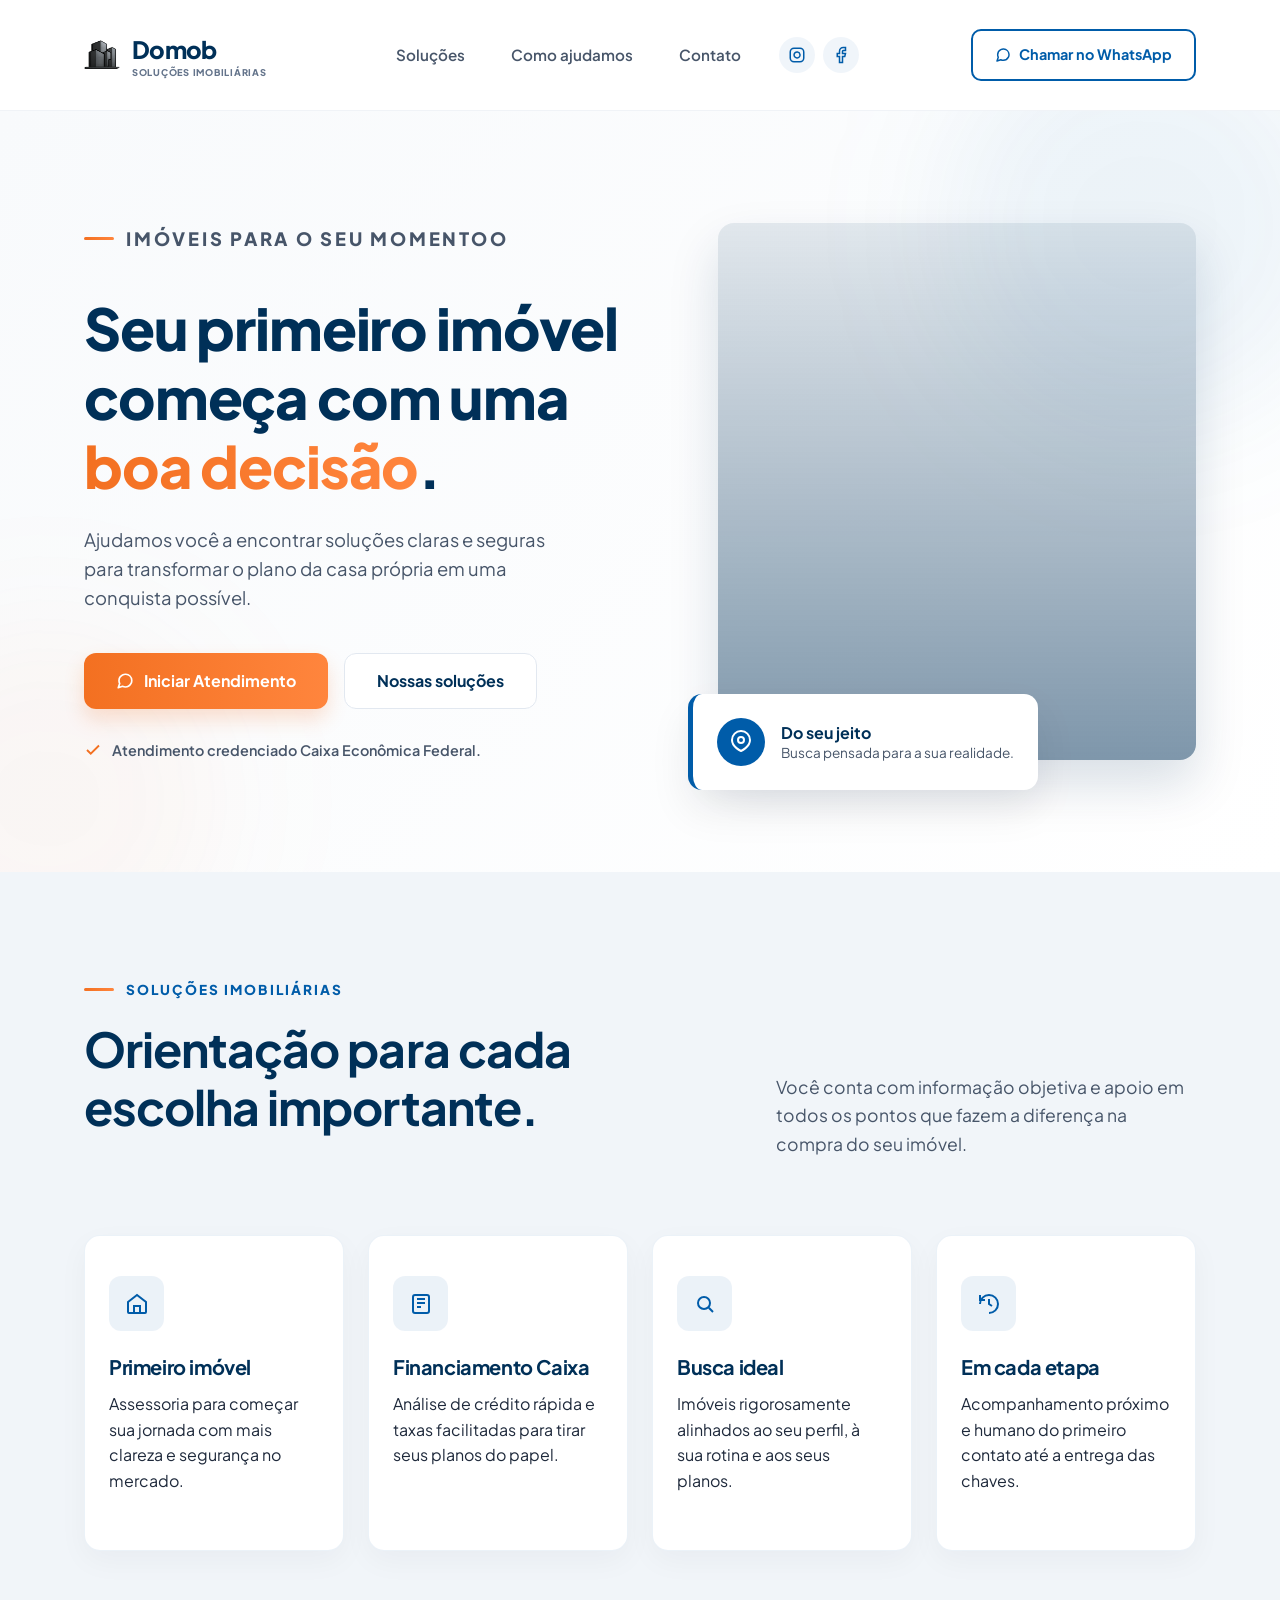
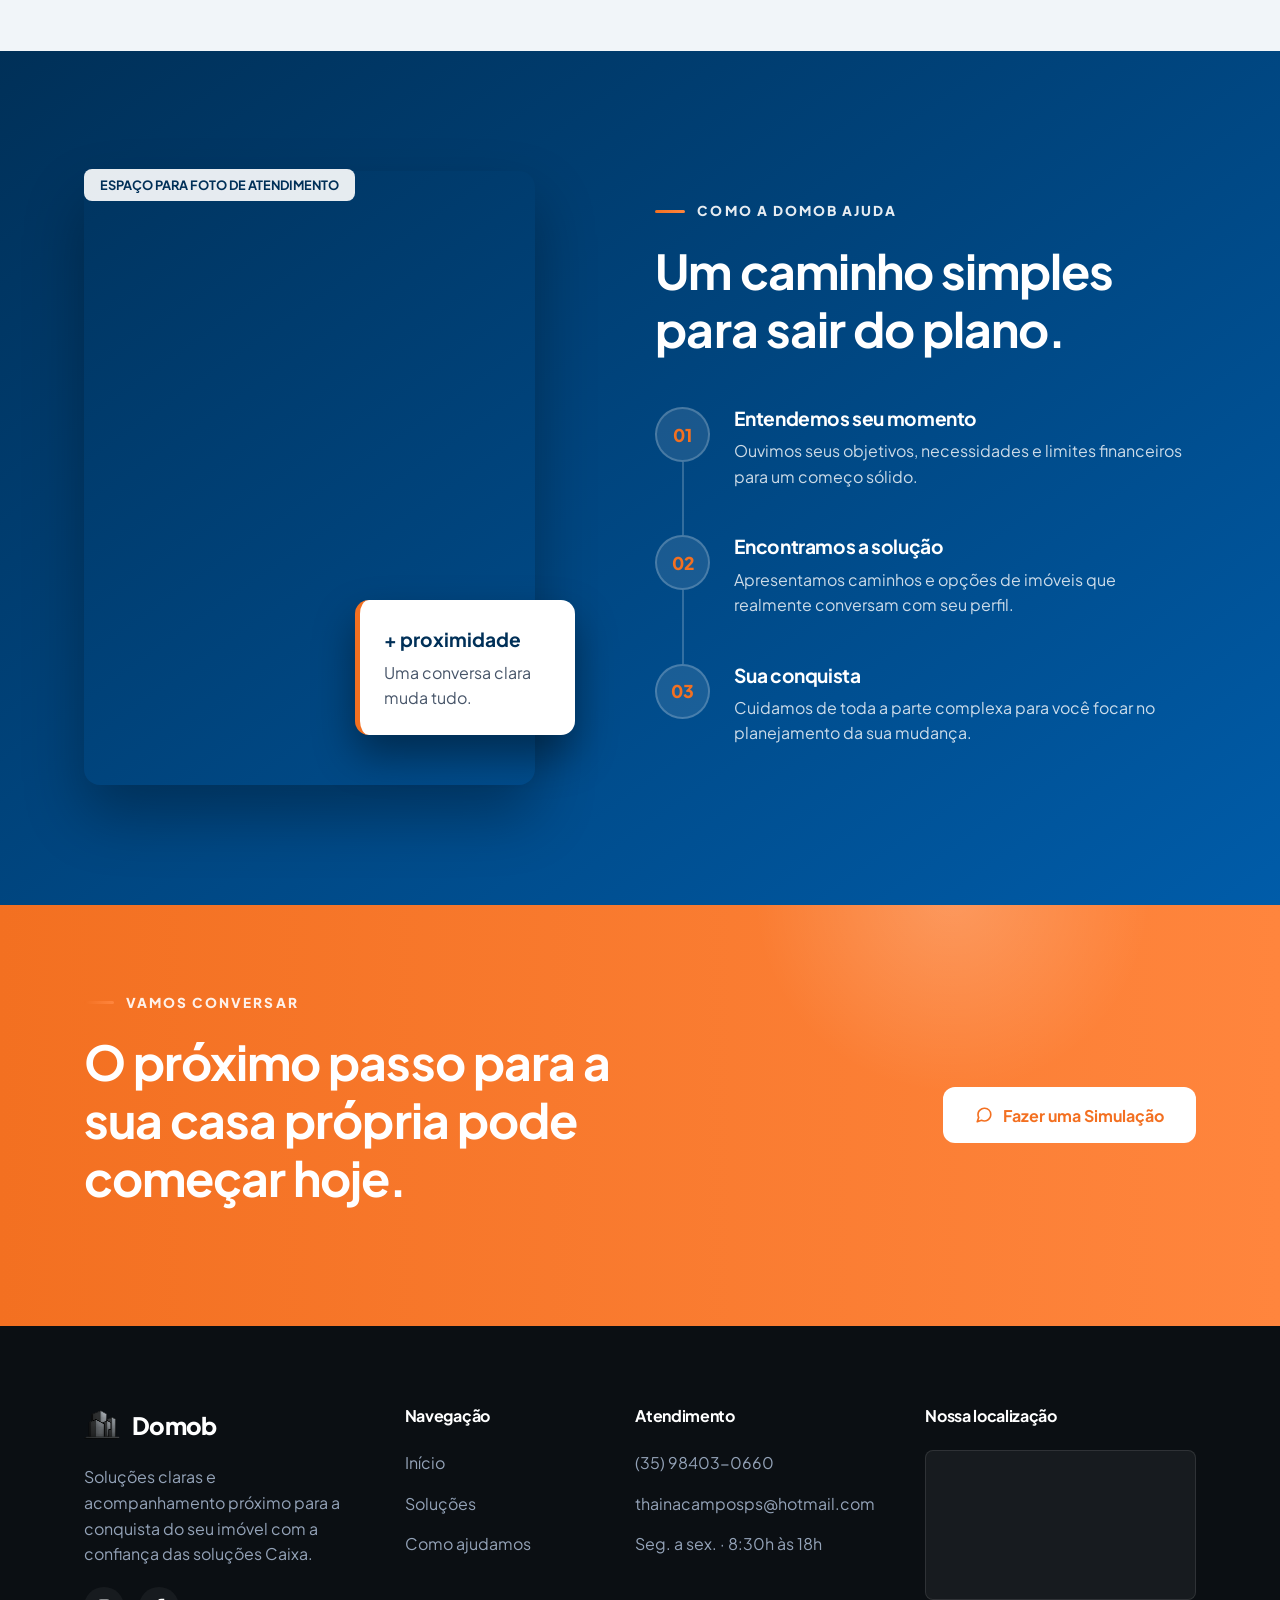
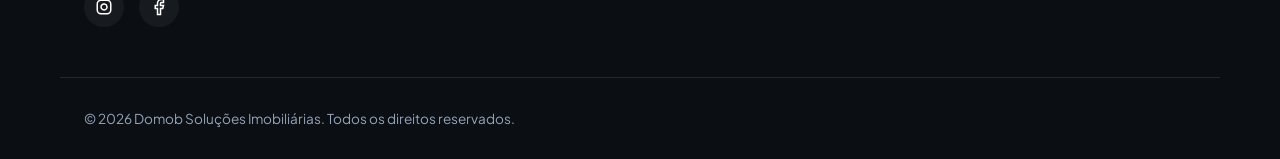
==== TesteSiteDomob/index.html @ 2cfe2b8f "Rename index2.html to index.html" ====
<!doctype html>
<html lang="pt-BR">

<head>
    <meta charset="UTF-8" />
    <meta name="viewport" content="width=device-width, initial-scale=1.0" />
    <meta name="description"
        content="Domob Soluções Imobiliárias — apoio claro e humano para conquistar seu primeiro imóvel." />
    <title>Domob Soluções Imobiliárias</title>

    <!-- Imagenzinha no título do site (Favicon) -->
    <link rel="icon" type="image/png" href="LogoSemMouse.png" />

    <!-- Fontes do Google -->
    <link rel="preconnect" href="https://fonts.googleapis.com">
    <link rel="preconnect" href="https://fonts.gstatic.com" crossorigin>
    <link href="https://fonts.googleapis.com/css2?family=Plus+Jakarta+Sans:wght@300;400;500;600;700;800&display=swap"
        rel="stylesheet">

    <!-- CSS Externo -->
    <link rel="stylesheet" href="style2.css" />
</head>

<body>
    <!-- Barra de Progresso de Leitura -->
    <div class="progresso-rolagem" aria-hidden="true"></div>

    <header class="cabecalho-site">
        <div class="conteiner navegacao">
            <!-- Espaço para Logo -->
            <a href="#" class="marca" aria-label="Domob Soluções Imobiliárias, início">
                <div class="area-logo">
                    <div class="logo-wrapper">
                        <img src="LogoSemMouse.png" class="logo-imagem logo-sem-mouse" alt="Logo Domob">
                        <img src="LogoComMouse.png" class="logo-imagem logo-com-mouse" alt="Logo Domob Ativa">
                    </div>
                    <span class="texto-logo">Domob <small>Soluções Imobiliárias</small></span>
                </div>
            </a>

            <button class="alternar-menu" aria-label="Abrir menu" aria-expanded="false">☰</button>

            <!-- Navegação principal -->
            <nav class="links-navegacao" aria-label="Navegação principal">
                <a href="#solucoes">Soluções</a>
                <a href="#como-ajudamos">Como ajudamos</a>
                <a href="#contato">Contato</a>

                <div class="divisor-mobile"></div>

                <div class="redes-sociais-topo">
                    <a href="https://www.instagram.com/domobimoveis?igsh=MTRkbTRzYnhyMDU4ZA==" aria-label="Instagram">
                        <svg width="18" height="18" viewBox="0 0 24 24" fill="none" stroke="currentColor"
                            stroke-width="2">
                            <rect x="3" y="3" width="18" height="18" rx="5" ry="5" />
                            <path d="M16 11.37A4 4 0 1 1 12.63 8 4 4 0 0 1 16 11.37z" />
                            <line x1="17.5" y1="6.5" x2="17.51" y2="6.5" />
                        </svg>
                    </a>
                    <a href="https://www.facebook.com/share/1C5DMTou8j/" aria-label="Facebook">
                        <svg width="18" height="18" viewBox="0 0 24 24" fill="none" stroke="currentColor"
                            stroke-width="2">
                            <path d="M18 2h-3a5 5 0 0 0-5 5v3H7v4h3v8h4v-8h3l1-4h-4V7a1 1 0 0 1 1-1h3z" />
                        </svg>
                    </a>
                </div>

                <!-- Botão Mobile -->
                <a class="botao-destaque-nav CTA-mobile pulso-animado"
                    href="https://wa.me/5535984030660?text=Ol%C3%A1!%20Acessei%20o%20site%20e%20gostaria%20de%20conversar%20com%20um%20consultor%20da%20Domob."
                    target="_blank" rel="noopener">
                    <svg width="16" height="16" viewBox="0 0 24 24" fill="none" stroke="currentColor" stroke-width="2.2"
                        stroke-linecap="round" stroke-linejoin="round">
                        <path
                            d="M21 11.5a8.38 8.38 0 0 1-.9 3.8 8.5 8.5 0 0 1-7.6 4.7 8.38 8.38 0 0 1-3.8-.9L3 21l1.9-5.7a8.38 8.38 0 0 1-.9-3.8 8.5 8.5 0 0 1 4.7-7.6 8.38 8.38 0 0 1 3.8-.9h.5a8.48 8.48 0 0 1 8 8v.5z" />
                    </svg>
                    Chamar no WhatsApp
                </a>
            </nav>

            <!-- Botão Desktop -->
            <a class="botao-destaque-nav CTA-desktop pulso-animado"
                href="https://wa.me/5535984030660?text=Ol%C3%A1!%20Acessei%20o%20site%20e%20gostaria%20de%20conversar%20com%20um%20consultor%20da%20Domob."
                target="_blank" rel="noopener">
                <svg width="16" height="16" viewBox="0 0 24 24" fill="none" stroke="currentColor" stroke-width="2.2"
                    stroke-linecap="round" stroke-linejoin="round">
                    <path
                        d="M21 11.5a8.38 8.38 0 0 1-.9 3.8 8.5 8.5 0 0 1-7.6 4.7 8.38 8.38 0 0 1-3.8-.9L3 21l1.9-5.7a8.38 8.38 0 0 1-.9-3.8 8.5 8.5 0 0 1 4.7-7.6 8.38 8.38 0 0 1 3.8-.9h.5a8.48 8.48 0 0 1 8 8v.5z" />
                </svg>
                Chamar no WhatsApp
            </a>
        </div>
    </header>

    <main>
        <!-- Seção Principal (Hero) -->
        <section class="destaque-principal" id="inicio">
            <div class="ambiente-destaque" aria-hidden="true">
                <span class="esfera-ambiente um" data-paralaxe="-0.05" data-rotacao="0.005"></span>
                <span class="esfera-ambiente dois" data-paralaxe="0.04" data-rotacao="-0.003"></span>
            </div>

            <div class="conteiner grade-destaque">
                <div class="texto-destaque revelar">
                    <p class="etiqueta-topo">Imóveis para o seu momentoo</p>
                    <h1>Seu primeiro imóvel começa com uma <span>boa decisão</span>.</h1>
                    <p>Ajudamos você a encontrar soluções claras e seguras para transformar o plano da casa própria em
                        uma conquista possível.</p>
                    <div class="acoes-destaque">
                        <a class="botao botao-primario"
                            href="https://wa.me/5535984030660?text=Ol%C3%A1!%20Gostaria%20de%20iniciar%20meu%20atendimento%20para%20encontrar%20meu%20primeiro%20im%C3%B3vel."
                            target="_blank" rel="noopener">
                            <svg width="18" height="18" viewBox="0 0 24 24" fill="none" stroke="currentColor"
                                stroke-width="2.2" stroke-linecap="round" stroke-linejoin="round">
                                <path
                                    d="M21 11.5a8.38 8.38 0 0 1-.9 3.8 8.5 8.5 0 0 1-7.6 4.7 8.38 8.38 0 0 1-3.8-.9L3 21l1.9-5.7a8.38 8.38 0 0 1-.9-3.8 8.5 8.5 0 0 1 4.7-7.6 8.38 8.38 0 0 1 3.8-.9h.5a8.48 8.48 0 0 1 8 8v.5z" />
                            </svg>
                            Iniciar Atendimento
                        </a>
                        <a class="botao botao-secundario" href="#solucoes">Nossas soluções</a>
                    </div>
                    <div class="linha-confianca">
                        <svg width="18" height="18" viewBox="0 0 24 24" fill="none" stroke="currentColor"
                            stroke-width="2.5">
                            <path d="M20 6 9 17l-5-5" />
                        </svg>
                        Atendimento credenciado Caixa Econômica Federal.
                    </div>
                </div>

                <div class="englobador-imagem-destaque revelar" data-paralaxe="-0.02" style="transition-delay: 150ms">
                    <div class="imagem-destaque">
                        <div class="foto-destaque">
                            <span class="rotulo-foto">Espaço para foto do imóvel</span>
                        </div>
                        <div class="nota-destaque cartao-flutuante">
                            <div class="icone-nota">
                                <svg width="24" height="24" viewBox="0 0 24 24" fill="none" stroke="currentColor"
                                    stroke-width="2">
                                    <path d="M21 10c0 7-9 11-9 11S3 17 3 10a9 9 0 1 1 18 0Z" />
                                    <circle cx="12" cy="10" r="3" />
                                </svg>
                            </div>
                            <div class="textos-nota">
                                <strong>Do seu jeito</strong>
                                <span>Busca pensada para a sua realidade.</span>
                            </div>
                        </div>
                    </div>
                </div>
            </div>
        </section>

        <!-- Seção de Soluções -->
        <section class="secao-solucoes" id="solucoes">
            <div class="conteiner">
                <div class="topo-secao revelar">
                    <div>
                        <p class="etiqueta-topo">Soluções imobiliárias</p>
                        <h2>Orientação para cada escolha importante.</h2>
                    </div>
                    <p class="introducao-secao">Você conta com informação objetiva e apoio em todos os pontos que fazem
                        a diferença na compra do seu imóvel.</p>
                </div>

                <div class="grade-solucoes">
                    <article class="cartao-solucao revelar">
                        <div class="icone-cartao">
                            <svg width="24" height="24" viewBox="0 0 24 24" fill="none" stroke="currentColor"
                                stroke-width="2">
                                <path d="m3 10 9-7 9 7v10a1 1 0 0 1-1 1H4a1 1 0 0 1-1-1Z" />
                                <path d="M9 21v-7h6v7" />
                            </svg>
                        </div>
                        <h3>Primeiro imóvel</h3>
                        <p>Assessoria para começar sua jornada com mais clareza e segurança no mercado.</p>
                    </article>

                    <article class="cartao-solucao revelar" style="transition-delay: 80ms">
                        <div class="icone-cartao">
                            <svg width="24" height="24" viewBox="0 0 24 24" fill="none" stroke="currentColor"
                                stroke-width="2">
                                <rect x="4" y="3" width="16" height="18" rx="2" />
                                <path d="M8 7h8M8 11h8M8 15h4" />
                            </svg>
                        </div>
                        <h3>Financiamento Caixa</h3>
                        <p>Análise de crédito rápida e taxas facilitadas para tirar seus planos do papel.</p>
                    </article>

                    <article class="cartao-solucao revelar" style="transition-delay: 160ms">
                        <div class="icone-cartao">
                            <svg width="24" height="24" viewBox="0 0 24 24" fill="none" stroke="currentColor"
                                stroke-width="2">
                                <circle cx="11" cy="11" r="6" />
                                <path d="m20 20-4.2-4.2" />
                            </svg>
                        </div>
                        <h3>Busca ideal</h3>
                        <p>Imóveis rigorosamente alinhados ao seu perfil, à sua rotina e aos seus planos.</p>
                    </article>

                    <article class="cartao-solucao revelar" style="transition-delay: 240ms">
                        <div class="icone-cartao">
                            <svg width="24" height="24" viewBox="0 0 24 24" fill="none" stroke="currentColor"
                                stroke-width="2">
                                <path d="M12 21a9 9 0 1 0-9-9" />
                                <path d="M12 7v5l3 2" />
                                <path d="M3 3v5h5" />
                            </svg>
                        </div>
                        <h3>Em cada etapa</h3>
                        <p>Acompanhamento próximo e humano do primeiro contato até a entrega das chaves.</p>
                    </article>
                </div>
            </div>
        </section>

        <!-- Seção da Jornada -->
        <section class="secao-jornada" id="como-ajudamos">
            <div class="conteiner grade-jornada">
                <div class="englobador-foto-jornada revelar" data-paralaxe="0.03">
                    <div class="foto-jornada">
                        <span class="rotulo-foto">Espaço para foto de atendimento</span>
                    </div>
                    <div class="selo-jornada cartao-flutuante" style="animation-delay: -1.5s;">
                        <b>+ proximidade</b>
                        Uma conversa clara muda tudo.
                    </div>
                </div>

                <div class="texto-jornada revelar" style="transition-delay: 100ms">
                    <p class="etiqueta-topo clara">Como a Domob ajuda</p>
                    <h2>Um caminho simples para sair do plano.</h2>

                    <div class="passos">
                        <article class="passo revelar">
                            <span class="numero-passo">01</span>
                            <div>
                                <h3>Entendemos seu momento</h3>
                                <p>Ouvimos seus objetivos, necessidades e limites financeiros para um começo sólido.</p>
                            </div>
                        </article>

                        <article class="passo revelar" style="transition-delay: 80ms">
                            <span class="numero-passo">02</span>
                            <div>
                                <h3>Encontramos a solução</h3>
                                <p>Apresentamos caminhos e opções de imóveis que realmente conversam com seu perfil.</p>
                            </div>
                        </article>

                        <article class="passo revelar" style="transition-delay: 160ms">
                            <span class="numero-passo">03</span>
                            <div>
                                <h3>Sua conquista</h3>
                                <p>Cuidamos de toda a parte complexa para você focar no planejamento da sua mudança.</p>
                            </div>
                        </article>
                    </div>
                </div>
            </div>
        </section>

        <!-- Faixa de Contato -->
        <section class="faixa-contato" id="contato">
            <div class="conteiner faixa-contato-interna revelar">
                <div>
                    <p class="etiqueta-topo clara">Vamos conversar</p>
                    <h2>O próximo passo para a sua casa própria pode começar hoje.</h2>
                </div>
                <a class="botao botao-inverso pulso-animado"
                    href="https://wa.me/5535984030660?text=Ol%C3%A1!%20Tenho%20interesse%20em%20fazer%20uma%20simula%C3%A7%C3%A3o%20de%20financiamento%20habitacional%20Caixa."
                    target="_blank" rel="noopener">
                    <svg width="18" height="18" viewBox="0 0 24 24" fill="none" stroke="currentColor" stroke-width="2.2"
                        stroke-linecap="round" stroke-linejoin="round">
                        <path
                            d="M21 11.5a8.38 8.38 0 0 1-.9 3.8 8.5 8.5 0 0 1-7.6 4.7 8.38 8.38 0 0 1-3.8-.9L3 21l1.9-5.7a8.38 8.38 0 0 1-.9-3.8 8.5 8.5 0 0 1 4.7-7.6 8.38 8.38 0 0 1 3.8-.9h.5a8.48 8.48 0 0 1 8 8v.5z" />
                    </svg>
                    Fazer uma Simulação
                </a>
            </div>
        </section>
    </main>

    <!-- Rodapé -->
    <footer class="rodape-site">
        <div class="conteiner grade-rodape">
            <div class="marca-rodape">
                <div class="area-logo">
                    <div class="logo-wrapper">
                        <img src="LogoSemMouse.png" class="logo-imagem logo-sem-mouse" alt="Logo Domob">
                        <img src="LogoComMouse.png" class="logo-imagem logo-com-mouse" alt="Logo Domob Ativa">
                    </div>
                    <span class="texto-logo">Domob</span>
                </div>
                <p>Soluções claras e acompanhamento próximo para a conquista do seu imóvel com a confiança das soluções
                    Caixa.</p>

                <div class="redes-sociais" aria-label="Redes sociais">
                    <a href="https://www.instagram.com/domobimoveis?igsh=MTRkbTRzYnhyMDU4ZA==" aria-label="Instagram">
                        <svg width="18" height="18" viewBox="0 0 24 24" fill="none" stroke="currentColor"
                            stroke-width="2">
                            <rect x="3" y="3" width="18" height="18" rx="5" ry="5" />
                            <path d="M16 11.37A4 4 0 1 1 12.63 8 4 4 0 0 1 16 11.37z" />
                            <line x1="17.5" y1="6.5" x2="17.51" y2="6.5" />
                        </svg>
                    </a>
                    <a href="https://www.facebook.com/share/1C5DMTou8j/" aria-label="Facebook">
                        <svg width="18" height="18" viewBox="0 0 24 24" fill="none" stroke="currentColor"
                            stroke-width="2">
                            <path d="M18 2h-3a5 5 0 0 0-5 5v3H7v4h3v8h4v-8h3l1-4h-4V7a1 1 0 0 1 1-1h3z" />
                        </svg>
                    </a>
                </div>
            </div>

            <div>
                <h3 class="titulo-rodape">Navegação</h3>
                <nav class="links-rodape">
                    <a href="#inicio">Início</a>
                    <a href="#solucoes">Soluções</a>
                    <a href="#como-ajudamos">Como ajudamos</a>
                </nav>
            </div>

            <div>
                <h3 class="titulo-rodape">Atendimento</h3>
                <div class="informacoes-rodape">
                    <a href="https://wa.me/5535984030660?text=Ol%C3%A1!%20Acessei%20o%20site%20e%20gostaria%20de%20conversar%20com%20um%20consultor%20da%20Domob."
                        target="_blank">(35) 98403-0660</a>
                    <a href="https://mail.google.com/mail/?view=cm&fs=1&to=thainacamposps@hotmail.com"
                        target="_blank">thainacamposps@hotmail.com</a>
                    <span>Seg. a sex. · 8:30h às 18h</span>
                </div>
            </div>

            <div>
                <h3 class="titulo-rodape">Nossa localização</h3>
                <div class="espaco-mapa">
                    <iframe
                        src="https://www.google.com/maps/embed?pb=!1m18!1m12!1m3!1d3710.9828849374044!2d-45.741721920672134!3d-21.547524529271552!2m3!1f0!2f0!3f0!3m2!1i1024!2i768!4f13.1!3m3!1m2!1s0x94ca65461ed8ae79%3A0xef4b4eec60f0a098!2zRG9tb2IgU29sdcOnw7VlcyBFbSBJbcOzdmVpcw!5e0!3m2!1spt-BR!2sbr!4v1784221609088!5m2!1spt-BR!2sbr"
                        width="600" height="450" style="border:0;" allowfullscreen="" loading="lazy"
                        referrerpolicy="strict-origin-when-cross-origin">
                    </iframe>
                </div>
            </div>
        </div>

        <div class="conteiner rodape-inferior">
            <span>© 2026 Domob Soluções Imobiliárias. Todos os direitos reservados.</span>
        </div>
    </footer>

    <!-- Lógica de Animações e Inteligência de Scroll -->
    <script>
        const botaoMenu = document.querySelector('.alternar-menu');
        const linksMenu = document.querySelector('.links-navegacao');
        const cabecalho = document.querySelector('.cabecalho-site');
        const progresso = document.querySelector('.progresso-rolagem');
        const movimentoReduzido = window.matchMedia('(prefers-reduced-motion: reduce)').matches;

        // SISTEMA UNIFICADO DE ROLAGEM INTELIGENTE
        document.querySelectorAll('a[href^="#"]').forEach(link => {
            link.addEventListener('click', function (e) {
                const href = this.getAttribute('href');

                if (href === '#' || href === '#inicio') {
                    e.preventDefault();
                    window.scrollTo({ top: 0, behavior: 'smooth' });
                    window.history.replaceState(null, null, window.location.pathname + window.location.search);
                    linksMenu.classList.remove('aberto');
                    botaoMenu.setAttribute('aria-expanded', 'false');
                    botaoMenu.textContent = '☰';
                    return;
                }

                const alvo = document.querySelector(href);
                if (alvo) {
                    e.preventDefault();
                    const alturaCabecalho = cabecalho.offsetHeight;
                    const posicaoAlvo = alvo.getBoundingClientRect().top + window.pageYOffset - alturaCabecalho + 2;

                    window.scrollTo({ top: posicaoAlvo, behavior: 'smooth' });
                    window.history.replaceState(null, null, href);
                    linksMenu.classList.remove('aberto');
                    botaoMenu.setAttribute('aria-expanded', 'false');
                    botaoMenu.textContent = '☰';
                }
            });
        });

        // Menu Mobile
        botaoMenu.addEventListener('click', () => {
            const aberto = linksMenu.classList.toggle('aberto');
            botaoMenu.setAttribute('aria-expanded', aberto);
            botaoMenu.textContent = aberto ? '×' : '☰';
        });

        // Revelar Elementos ao Scroll
        const observadorRevelacao = new IntersectionObserver((entradas) => {
            entradas.forEach((entrada) => {
                if (entrada.isIntersecting) {
                    entrada.target.classList.add('visivel');
                } else {
                    if (entrada.boundingClientRect.top > 0) {
                        entrada.target.classList.remove('visivel');
                    }
                }
            });
        }, { threshold: 0.15 });

        document.querySelectorAll('.revelar').forEach((elemento) => observadorRevelacao.observe(elemento));

        // Paralaxe e Progresso
        const itensParalaxe = [...document.querySelectorAll('[data-paralaxe]')];
        let animando = false;

        const atualizarEfeitosRolagem = () => {
            const rolagemY = window.scrollY;
            const maxRolagem = document.documentElement.scrollHeight - window.innerHeight;
            const razao = maxRolagem > 0 ? Math.min(rolagemY / maxRolagem, 1) : 0;

            cabecalho.classList.toggle('rolado', rolagemY > 20);
            progresso.style.setProperty('--progress', `${razao * 100}%`);

            if (rolagemY > 10) {
                progresso.style.opacity = '1';
            } else {
                progresso.style.opacity = '0';
            }

            if (!movimentoReduzido) {
                itensParalaxe.forEach((item) => {
                    const velocidade = Number(item.dataset.paralaxe || 0);
                    const rotacao = Number(item.dataset.rotacao || 0);
                    const centro = item.getBoundingClientRect().top + rolagemY + item.offsetHeight / 2;
                    const distancia = rolagemY + window.innerHeight / 2 - centro;

                    item.style.setProperty('--paralaxe-y', `${Math.max(-40, Math.min(40, distancia * velocidade))}px`);
                    item.style.setProperty('--paralaxe-rotacao', `${Math.max(-5, Math.min(5, distancia * rotacao))}deg`);
                });
            }
            animando = false;
        };

        const solicitarAtualizacaoRolagem = () => {
            if (!animando) {
                window.requestAnimationFrame(atualizarEfeitosRolagem);
                animando = true;
            }
        };

        window.addEventListener('scroll', solicitarAtualizacaoRolagem, { passive: true });
        window.addEventListener('resize', solicitarAtualizacaoRolagem);
        atualizarEfeitosRolagem();
    </script>
</body>

</html>
---- TesteSiteDomob/style2.css ----
/* Paleta de Cores de Alta Fidelidade */
:root {
    --azul-caixa: #005CA9;
    --azul-profundo: #003058;
    --laranja-caixa: #F37021;
    --laranja-brilhante: #FF853D;
    --cinza-marca: #2A2C2E;
    --cinza-medio: #64748B;
    --cinza-claro: #F1F5F9;

    --texto-principal: #1E293B;
    --texto-suave: #475569;
    --branco-puro: #FFFFFF;
    --linha-divisoria: #E2E8F0;

    --gradiente-fundo: linear-gradient(135deg, #F8FAFC 0%, #FFFFFF 100%);
    --gradiente-jornada: linear-gradient(145deg, var(--azul-profundo) 0%, var(--azul-caixa) 100%);
    --gradiente-laranja: linear-gradient(90deg, var(--laranja-caixa) 0%, var(--laranja-brilhante) 100%);
    --gradiente-laranja-hover: linear-gradient(90deg, #D8560F 0%, var(--laranja-caixa) 100%);

    --borda-raio: 16px;
    --sombra-cartao: 0 10px 30px rgba(15, 23, 42, 0.04);
    --sombra-cartao-hover: 0 20px 40px rgba(15, 23, 42, 0.08);
    --transicao-suave: all 0.4s cubic-bezier(0.25, 1, 0.5, 1);
}

* {
    box-sizing: border-box;
}

html {
    scroll-behavior: smooth;
}

body {
    margin: 0;
    overflow-x: hidden;
    color: var(--texto-principal);
    font-family: 'Plus Jakarta Sans', sans-serif;
    line-height: 1.6;
    background-color: var(--branco-puro);
}

a {
    color: inherit;
    text-decoration: none;
}

button {
    font: inherit;
}

.conteiner {
    width: 100%;
    max-width: 1160px;
    margin: 0 auto;
    padding: 0 24px;
}

h1,
h2,
h3,
p {
    margin-top: 0;
}

h1,
h2,
h3 {
    letter-spacing: -0.02em;
    line-height: 1.2;
}

/* Barra de Progresso de Leitura */
.progresso-rolagem {
    position: fixed;
    top: 0;
    left: 0;
    z-index: 1001;
    width: var(--progress, 0%);
    height: 4px;
    background: var(--gradiente-laranja);
    box-shadow: 0 0 10px rgba(243, 112, 33, 0.5);
    opacity: 0;
    transition: opacity 0.2s ease;
}

/* --- Cabeçalho --- */
.cabecalho-site {
    position: sticky;
    top: 0;
    z-index: 20;
    background: rgba(255, 255, 255, 0.85);
    backdrop-filter: blur(16px);
    border-bottom: 1px solid rgba(226, 232, 240, 0.5);
    transition: var(--transicao-suave);
}

.cabecalho-site.rolado {
    background: rgba(255, 255, 255, 0.98);
    box-shadow: 0 4px 20px rgba(0, 0, 0, 0.05);
}

.navegacao {
    min-height: 110px;
    display: flex;
    align-items: center;
    justify-content: space-between;
    gap: 20px;
    transition: var(--transicao-suave);
}

.cabecalho-site.rolado .navegacao {
    min-height: 70px;
}

/* Logo Dinâmica */
.area-logo {
    display: flex;
    align-items: center;
    gap: 12px;
}

.logo-wrapper {
    position: relative;
    width: 36px;
    height: 36px;
    display: inline-block;
    flex-shrink: 0;
    transition: var(--transicao-suave);
}

.cabecalho-site.rolado .logo-wrapper {
    width: 30px;
    height: 30px;
}

.logo-imagem {
    position: absolute;
    top: 0;
    left: 0;
    width: 100%;
    height: 100%;
    object-fit: contain;
    transition: var(--transicao-suave);
}

.logo-com-mouse {
    opacity: 0;
    transform: scale(0.9) rotate(-5deg);
}

.marca:hover .logo-sem-mouse {
    opacity: 0;
    transform: scale(0.9) rotate(5deg);
}

.marca:hover .logo-com-mouse {
    opacity: 1;
    transform: scale(1.05) rotate(0deg);
}

.texto-logo {
    font-weight: 800;
    font-size: 1.5rem;
    color: var(--azul-profundo);
    letter-spacing: -0.03em;
    transition: var(--transicao-suave);
}

.cabecalho-site.rolado .texto-logo {
    font-size: 1.3rem;
}

.texto-logo small {
    display: block;
    font-size: 0.58rem;
    color: var(--cinza-medio);
    letter-spacing: 0.08em;
    text-transform: uppercase;
    margin-top: -3px;
    white-space: nowrap;
}

/* Links Navegação */
.links-navegacao {
    display: flex;
    align-items: center;
    gap: 10px;
    color: var(--texto-suave);
    font-weight: 600;
    font-size: 0.95rem;
}

.links-navegacao a {
    padding: 10px 18px;
    border-radius: 8px;
    transition: var(--transicao-suave);
}

.links-navegacao a:not(.botao-destaque-nav):hover {
    color: var(--azul-caixa);
    background: rgba(0, 92, 169, 0.05);
}

/* Redes Sociais no Cabeçalho */
.redes-sociais-topo {
    display: flex;
    align-items: center;
    gap: 8px;
    margin-left: 10px;
}

.redes-sociais-topo a {
    display: flex;
    align-items: center;
    justify-content: center;
    width: 36px;
    height: 36px;
    padding: 0;
    border-radius: 50%;
    background: rgba(0, 92, 169, 0.06);
    color: var(--azul-caixa);
}

.redes-sociais-topo a:hover {
    background: var(--azul-caixa);
    color: var(--branco-puro);
    transform: translateY(-2px);
}

.divisor-mobile {
    display: none !important;
}

.CTA-mobile {
    display: none !important;
}

.botao-destaque-nav {
    display: inline-flex;
    align-items: center;
    justify-content: center;
    gap: 8px;
    padding: 12px 22px !important;
    color: var(--azul-caixa);
    border: 2px solid var(--azul-caixa);
    border-radius: 10px;
    font-weight: 700;
    font-size: 0.9rem;
    transition: var(--transicao-suave);
}

.botao-destaque-nav:hover {
    background: var(--azul-caixa) !important;
    color: var(--branco-puro) !important;
    box-shadow: 0 8px 20px rgba(0, 92, 169, 0.2);
    transform: translateY(-2px);
}

.alternar-menu {
    display: none;
    width: 45px;
    height: 45px;
    border: none;
    background: var(--azul-caixa);
    color: var(--branco-puro);
    border-radius: 10px;
    font-size: 1.5rem;
    cursor: pointer;
}

/* --- Destaque Principal (Hero) --- */
.destaque-principal {
    position: relative;
    padding: 110px 0;
    background: var(--gradiente-fundo);
    overflow: hidden;
}

.ambiente-destaque {
    position: absolute;
    inset: 0;
    pointer-events: none;
}

.esfera-ambiente {
    position: absolute;
    border-radius: 50%;
    filter: blur(60px);
    opacity: 0.4;
    will-change: transform;
}

.esfera-ambiente.um {
    top: -10%;
    right: -5%;
    width: 400px;
    height: 400px;
    background: rgba(0, 92, 169, 0.15);
}

.esfera-ambiente.dois {
    bottom: -15%;
    left: -10%;
    width: 350px;
    height: 350px;
    background: rgba(243, 112, 33, 0.1);
}

.grade-destaque {
    position: relative;
    display: grid;
    grid-template-columns: 1.1fr 0.9fr;
    align-items: center;
    gap: 50px;
}

.etiqueta-topo {
    display: inline-flex;
    align-items: center;
    gap: 12px;
    margin-bottom: 20px;
    color: var(--azul-caixa);
    font-weight: 800;
    font-size: 0.85rem;
    text-transform: uppercase;
    letter-spacing: 0.15em;
}

.etiqueta-topo::before {
    content: "";
    width: 30px;
    height: 3px;
    background: var(--gradiente-laranja);
    border-radius: 2px;
}

.etiqueta-topo.clara {
    color: rgba(255, 255, 255, 0.9);
}

h1 {
    color: var(--azul-profundo);
    font-size: clamp(2.5rem, 4.5vw, 3.8rem);
    font-weight: 800;
    margin-bottom: 24px;
}

h1 span {
    background: var(--gradiente-laranja);
    -webkit-background-clip: text;
    background-clip: text;
    -webkit-text-fill-color: transparent;
}

.texto-destaque p {
    color: var(--texto-suave);
    font-size: 1.15rem;
    max-width: 500px;
    margin-bottom: 40px;
}

/* Botões Globais */
.acoes-destaque {
    display: flex;
    flex-wrap: wrap;
    gap: 16px;
}

.botao {
    display: inline-flex;
    align-items: center;
    justify-content: center;
    gap: 10px;
    min-height: 56px;
    padding: 0 32px;
    border-radius: 12px;
    font-weight: 700;
    font-size: 1rem;
    transition: var(--transicao-suave);
    border: none;
    cursor: pointer;
}

.botao-primario {
    background: var(--gradiente-laranja);
    color: var(--branco-puro);
    box-shadow: 0 10px 20px rgba(243, 112, 33, 0.2);
}

.botao-primario:hover {
    background: var(--gradiente-laranja-hover);
    transform: translateY(-4px);
    box-shadow: 0 15px 25px rgba(243, 112, 33, 0.35);
}

.botao-secundario {
    background: var(--branco-puro);
    color: var(--azul-profundo);
    border: 1px solid var(--linha-divisoria);
}

.botao-secundario:hover {
    border-color: var(--azul-caixa);
    transform: translateY(-4px);
    box-shadow: var(--sombra-cartao);
}

.linha-confianca {
    display: flex;
    align-items: center;
    gap: 10px;
    margin-top: 30px;
    font-weight: 600;
    font-size: 0.9rem;
    color: var(--texto-suave);
}

.linha-confianca svg {
    color: var(--laranja-caixa);
}

/* Imagens e Flutuantes */
.englobador-imagem-destaque {
    position: relative;
    width: 100%;
}

.imagem-destaque {
    position: relative;
    width: 100%;
    aspect-ratio: 4/4.5;
}

.foto-destaque {
    position: absolute;
    inset: 0;
    border-radius: var(--borda-raio);
    background: linear-gradient(rgba(0, 48, 88, 0.1), rgba(0, 48, 88, 0.5)),
        url("https://images.unsplash.com/photo-1600596542815-ffad4c1539a9?auto=format&fit=crop&w=1200&q=80") center/cover no-repeat;
    box-shadow: 0 25px 50px rgba(0, 48, 88, 0.15);
    display: flex;
    align-items: flex-end;
    padding: 24px;
}

.rotulo-foto {
    background: rgba(255, 255, 255, 0.9);
    color: var(--azul-profundo);
    padding: 8px 16px;
    border-radius: 8px;
    font-weight: 700;
    font-size: 0.8rem;
    text-transform: uppercase;
}

@keyframes flutuar {
    0% {
        transform: translateY(0);
    }

    50% {
        transform: translateY(-12px);
    }

    100% {
        transform: translateY(0);
    }
}

.cartao-flutuante {
    animation: flutuar 5s ease-in-out infinite;
}

.nota-destaque {
    position: absolute;
    bottom: -30px;
    left: -30px;
    display: flex;
    align-items: center;
    gap: 16px;
    padding: 24px;
    background: var(--branco-puro);
    border-radius: 14px;
    box-shadow: var(--sombra-cartao-hover);
    border-left: 5px solid var(--azul-caixa);
}

.icone-nota {
    display: flex;
    align-items: center;
    justify-content: center;
    width: 48px;
    height: 48px;
    background: var(--azul-caixa);
    color: var(--branco-puro);
    border-radius: 50%;
    flex-shrink: 0;
}

.textos-nota {
    display: flex;
    flex-direction: column;
}

.nota-destaque strong {
    color: var(--azul-profundo);
    font-size: 1rem;
    line-height: 1.3;
}

.nota-destaque span {
    color: var(--texto-suave);
    font-size: 0.85rem;
    line-height: 1.3;
}

/* --- Soluções --- */
.secao-solucoes {
    padding: 100px 0;
    background: var(--cinza-claro);
    position: relative;
}

.topo-secao {
    display: flex;
    align-items: flex-end;
    justify-content: space-between;
    gap: 40px;
    margin-bottom: 60px;
}

h2 {
    font-size: clamp(2rem, 4vw, 3rem);
    color: var(--azul-profundo);
    max-width: 600px;
}

.introducao-secao {
    max-width: 420px;
    color: var(--texto-suave);
    font-size: 1.1rem;
}

.grade-solucoes {
    display: grid;
    grid-template-columns: repeat(4, 1fr);
    gap: 24px;
}

.cartao-solucao {
    background: var(--branco-puro);
    padding: 40px 24px;
    border-radius: var(--borda-raio);
    border: 1px solid rgba(0, 92, 169, 0.08);
    box-shadow: var(--sombra-cartao);
    transition: var(--transicao-suave);
    position: relative;
    overflow: hidden;
    z-index: 1;
}

.cartao-solucao::before {
    content: "";
    position: absolute;
    top: 0;
    left: 0;
    right: 0;
    height: 4px;
    background: var(--gradiente-laranja);
    transform: scaleX(0);
    transform-origin: left;
    transition: var(--transicao-suave);
}

.cartao-solucao:hover {
    transform: translateY(-10px) scale(1.02);
    box-shadow: var(--sombra-cartao-hover);
}

.cartao-solucao:hover::before {
    transform: scaleX(1);
}

.icone-cartao {
    display: inline-flex;
    align-items: center;
    justify-content: center;
    width: 55px;
    height: 55px;
    background: rgba(0, 92, 169, 0.08);
    color: var(--azul-caixa);
    border-radius: 12px;
    margin-bottom: 24px;
    transition: var(--transicao-suave);
}

.cartao-solucao:hover .icone-cartao {
    background: var(--azul-caixa);
    color: var(--branco-puro);
    transform: rotate(10deg);
}

.cartao-solucao h3 {
    font-size: 1.25rem;
    color: var(--azul-profundo);
    margin-bottom: 12px;
}

/* --- Jornada --- */
.secao-jornada {
    padding: 120px 0;
    background: var(--gradiente-jornada);
    color: var(--branco-puro);
}

.secao-jornada h2 {
    color: var(--branco-puro);
}

.secao-jornada p {
    color: rgba(255, 255, 255, 0.8);
}

.grade-jornada {
    display: grid;
    grid-template-columns: 1fr 1.1fr;
    align-items: center;
    gap: 80px;
}

.englobador-foto-jornada {
    position: relative;
    width: 100%;
    aspect-ratio: 4/5;
}

.foto-jornada {
    position: absolute;
    inset: 0 40px 0 0;
    border-radius: var(--borda-raio);
    background: url("https://images.unsplash.com/photo-1560518883-ce09059eeffa?auto=format&fit=crop&w=1000&q=80") center/cover;
    box-shadow: 0 30px 60px rgba(0, 0, 0, 0.3);
}

.selo-jornada {
    position: absolute;
    right: 0;
    bottom: 50px;
    background: var(--branco-puro);
    color: var(--texto-suave);
    padding: 24px;
    border-radius: 14px;
    width: 220px;
    box-shadow: 0 20px 40px rgba(0, 0, 0, 0.4);
    border-left: 5px solid var(--laranja-caixa);
}

.selo-jornada b {
    display: block;
    font-size: 1.2rem;
    color: var(--azul-profundo);
    margin-bottom: 5px;
}

.passos {
    margin-top: 50px;
    display: flex;
    flex-direction: column;
    gap: 30px;
}

.passo {
    display: grid;
    grid-template-columns: 55px 1fr;
    gap: 24px;
    position: relative;
}

.passo:not(:last-child)::after {
    content: "";
    position: absolute;
    top: 55px;
    left: 27px;
    width: 2px;
    height: calc(100% - 25px);
    background: rgba(255, 255, 255, 0.2);
}

.numero-passo {
    display: flex;
    align-items: center;
    justify-content: center;
    width: 55px;
    height: 55px;
    border-radius: 50%;
    background: rgba(255, 255, 255, 0.1);
    color: var(--laranja-caixa);
    font-size: 1.1rem;
    font-weight: 800;
    border: 2px solid rgba(255, 255, 255, 0.2);
    transition: var(--transicao-suave);
}

.passo:hover .numero-passo {
    background: var(--gradiente-laranja);
    color: var(--branco-puro);
    border-color: transparent;
    transform: scale(1.1);
}

.passo h3 {
    color: var(--branco-puro);
    font-size: 1.2rem;
    margin-bottom: 8px;
}

/* --- Faixa CTA --- */
.faixa-contato {
    background: var(--gradiente-laranja);
    padding: 80px 0;
    position: relative;
    overflow: hidden;
}

.faixa-contato::before {
    content: "";
    position: absolute;
    top: -50%;
    right: 10%;
    width: 400px;
    height: 400px;
    background: radial-gradient(circle, rgba(255, 255, 255, 0.2) 0%, transparent 70%);
}

.faixa-contato-interna {
    display: flex;
    align-items: center;
    justify-content: space-between;
    gap: 40px;
    position: relative;
    z-index: 2;
}

.faixa-contato h2 {
    color: var(--branco-puro);
}

.botao-inverso {
    background: var(--branco-puro);
    color: var(--laranja-caixa);
    border: none;
}

.botao-inverso:hover {
    background: var(--cinza-claro);
    transform: translateY(-4px);
    box-shadow: 0 15px 30px rgba(0, 0, 0, 0.15);
}

@keyframes pulso {
    0% {
        box-shadow: 0 0 0 0 rgba(255, 255, 255, 0.4);
    }

    70% {
        box-shadow: 0 0 0 15px rgba(255, 255, 255, 0);
    }

    100% {
        box-shadow: 0 0 0 0 rgba(255, 255, 255, 0);
    }
}

.pulso-animado {
    animation: pulso 2.5s infinite;
}

/* --- Rodapé --- */
.rodape-site {
    background: #0B0F13;
    color: #94A3B8;
    padding: 80px 0 30px;
}

.grade-rodape {
    display: grid;
    grid-template-columns: 1.5fr 1fr 1fr 1.5fr;
    gap: 50px;
    border-bottom: 1px solid rgba(255, 255, 255, 0.1);
    padding-bottom: 50px;
}

.marca-rodape .texto-logo {
    color: var(--branco-puro);
}

.marca-rodape p {
    margin: 20px 0;
}

.redes-sociais {
    display: flex;
    gap: 15px;
}

.redes-sociais a {
    display: flex;
    align-items: center;
    justify-content: center;
    width: 40px;
    height: 40px;
    border-radius: 50%;
    background: rgba(255, 255, 255, 0.05);
    color: var(--branco-puro);
    transition: var(--transicao-suave);
}

.redes-sociais a:hover {
    background: var(--laranja-caixa);
    transform: translateY(-5px);
}

.titulo-rodape {
    color: var(--branco-puro);
    font-size: 1rem;
    margin-bottom: 25px;
}

.links-rodape,
.informacoes-rodape {
    display: flex;
    flex-direction: column;
    gap: 15px;
}

.links-rodape a:hover,
.informacoes-rodape a:hover {
    color: var(--laranja-caixa);
}

.espaco-mapa {
    background: rgba(255, 255, 255, 0.05);
    border: 1px solid rgba(255, 255, 255, 0.1);
    border-radius: 8px;
    height: 150px;
    overflow: hidden;
}

.espaco-mapa iframe {
    width: 100%;
    height: 100%;
    border: 0;
    display: block;
}

.rodape-inferior {
    display: flex;
    justify-content: space-between;
    padding-top: 30px;
    font-size: 0.85rem;
}

/* --- Animação de Revelação --- */
.revelar {
    opacity: 0;
    transform: translateY(30px);
    transition: opacity 0.8s ease, transform 0.8s cubic-bezier(0.25, 1, 0.5, 1);
}

.revelar.visivel {
    opacity: 1;
    transform: translateY(0);
}

[data-paralaxe] {
    transform: translate3d(0, var(--paralaxe-y, 0px), 0) rotate(var(--paralaxe-rotacao, 0deg));
}


/* =========================================================================
   SISTEMA ANTIESMAGAMENTO E RECONSTRUÇÃO MOBILE (CELULARES)
   ========================================================================= */

@media (max-width: 992px) {
    .foto-jornada {
        inset: 0;
    }

    .grade-destaque,
    .grade-jornada {
        display: flex !important;
        flex-direction: column !important;
        width: 100%;
        gap: 50px !important;
    }

    .grade-solucoes {
        grid-template-columns: repeat(2, 1fr) !important;
    }

    .englobador-imagem-destaque,
    .englobador-foto-jornada {
        width: 100% !important;
        max-width: 480px;
        margin: 0 auto;
    }

    .englobador-foto-jornada {
        order: -1;
    }

    .grade-rodape {
        grid-template-columns: repeat(2, 1fr);
    }
}

@media (max-width: 768px) {
    .CTA-desktop {
        display: none !important;
    }

    .CTA-mobile {
        display: inline-flex !important;
        width: 100%;
        justify-content: center;
        margin-top: 15px;
    }

    .alternar-menu {
        display: flex;
        align-items: center;
        justify-content: center;
    }

    .links-navegacao {
        position: absolute;
        top: 100%;
        left: 0;
        right: 0;
        background: rgba(255, 255, 255, 0.96) !important;
        backdrop-filter: blur(20px);
        flex-direction: column;
        padding: 30px 25px;
        box-shadow: 0 15px 30px rgba(0, 0, 0, 0.1);
        clip-path: polygon(0 0, 100% 0, 100% 0, 0 0);
        transition: clip-path 0.4s ease;
        border-bottom: 3px solid var(--azul-caixa);
    }

    .links-navegacao.aberto {
        clip-path: polygon(0 0, 100% 0, 100% 100%, 0 100%);
    }

    .links-navegacao a:not(.CTA-mobile, .redes-sociais-topo a) {
        width: 100%;
        text-align: center;
        font-size: 1.1rem;
        padding: 12px;
    }

    .divisor-mobile {
        display: block !important;
        height: 1px;
        background: var(--linha-divisoria);
        width: 100%;
        margin: 15px 0;
    }

    .redes-sociais-topo {
        margin: 0;
        justify-content: center;
        width: 100%;
        gap: 15px;
    }

    .redes-sociais-topo a {
        width: 45px;
        height: 45px;
        background: rgba(0, 92, 169, 0.08);
    }

    /* Ajuste fino de calibração do fundo (60% de opacidade azul-escuro) */
    .destaque-principal {
        padding: 40px 0 70px;
        background: linear-gradient(180deg, rgba(0, 32, 64, 0.6) 0%, rgba(0, 20, 40, 0.75) 100%),
            url("https://images.unsplash.com/photo-1600585154340-be6161a56a0c?auto=format&fit=crop&w=800&q=80") center/cover no-repeat !important;
    }

    /* Letras brancas com sombra de leitura */
    .texto-destaque h1 {
        color: var(--branco-puro) !important;
        font-size: 2.2rem;
        text-shadow: 0 2px 8px rgba(0, 0, 0, 0.5);
    }

    /* Termo 'boa decisão' com degradê brilhante isolado e limpo */
    .texto-destaque h1 span {
        background: linear-gradient(90deg, #FFA366 0%, #FF7A29 100%) !important;
        -webkit-background-clip: text !important;
        background-clip: text !important;
        -webkit-text-fill-color: transparent !important;
        text-shadow: none !important;
        display: inline-block;
    }

    .texto-destaque p {
        color: rgba(241, 245, 249, 0.95) !important;
        text-shadow: 0 2px 6px rgba(0, 0, 0, 0.6);
        font-weight: 500;
    }

    .texto-destaque .etiqueta-topo {
        color: var(--laranja-brilhante) !important;
        text-shadow: 0 2px 4px rgba(0, 0, 0, 0.5);
    }

    /* CORREÇÃO DO TEXTO DA CAIXA: Clareado e com sombra projetada */
    .texto-destaque .linha-confianca {
        color: rgba(241, 245, 249, 0.9) !important;
        text-shadow: 0 2px 4px rgba(0, 0, 0, 0.6);
        font-weight: 600;
    }

    .acoes-destaque {
        flex-direction: column;
    }

    .botao {
        width: 100%;
    }

    .englobador-imagem-destaque {
        margin-bottom: 40px;
        margin-top: 10px;
    }

    /* Centralização Flutuante Segura */
    .nota-destaque,
    .selo-jornada {
        position: absolute;
        left: 0;
        right: 0;
        margin: 0 auto;
        width: 88%;
        max-width: 320px;
        padding: 16px;
        text-align: center;
        display: flex;
        align-items: center;
        justify-content: center;
    }

    .nota-destaque {
        bottom: -35px;
        flex-direction: row;
        text-align: left;
        gap: 12px;
        border-radius: 12px;
    }

    .selo-jornada {
        bottom: -40px;
        flex-direction: column;
        border-radius: 14px;
    }

    .icone-nota {
        width: 40px;
        height: 40px;
    }

    .nota-destaque strong {
        font-size: 0.95rem;
    }

    .nota-destaque span {
        font-size: 0.8rem;
    }

    .englobador-foto-jornada {
        margin-bottom: 40px;
    }

    .topo-secao {
        flex-direction: column;
        align-items: flex-start;
    }

    .faixa-contato-interna {
        flex-direction: column;
        text-align: center;
        align-items: center;
    }

    .grade-rodape {
        grid-template-columns: 1fr;
    }

    .rodape-inferior {
        flex-direction: column;
        gap: 20px;
        text-align: center;
    }
}

@media (max-width: 576px) {
    .grade-solucoes {
        grid-template-columns: 1fr !important;
    }
}
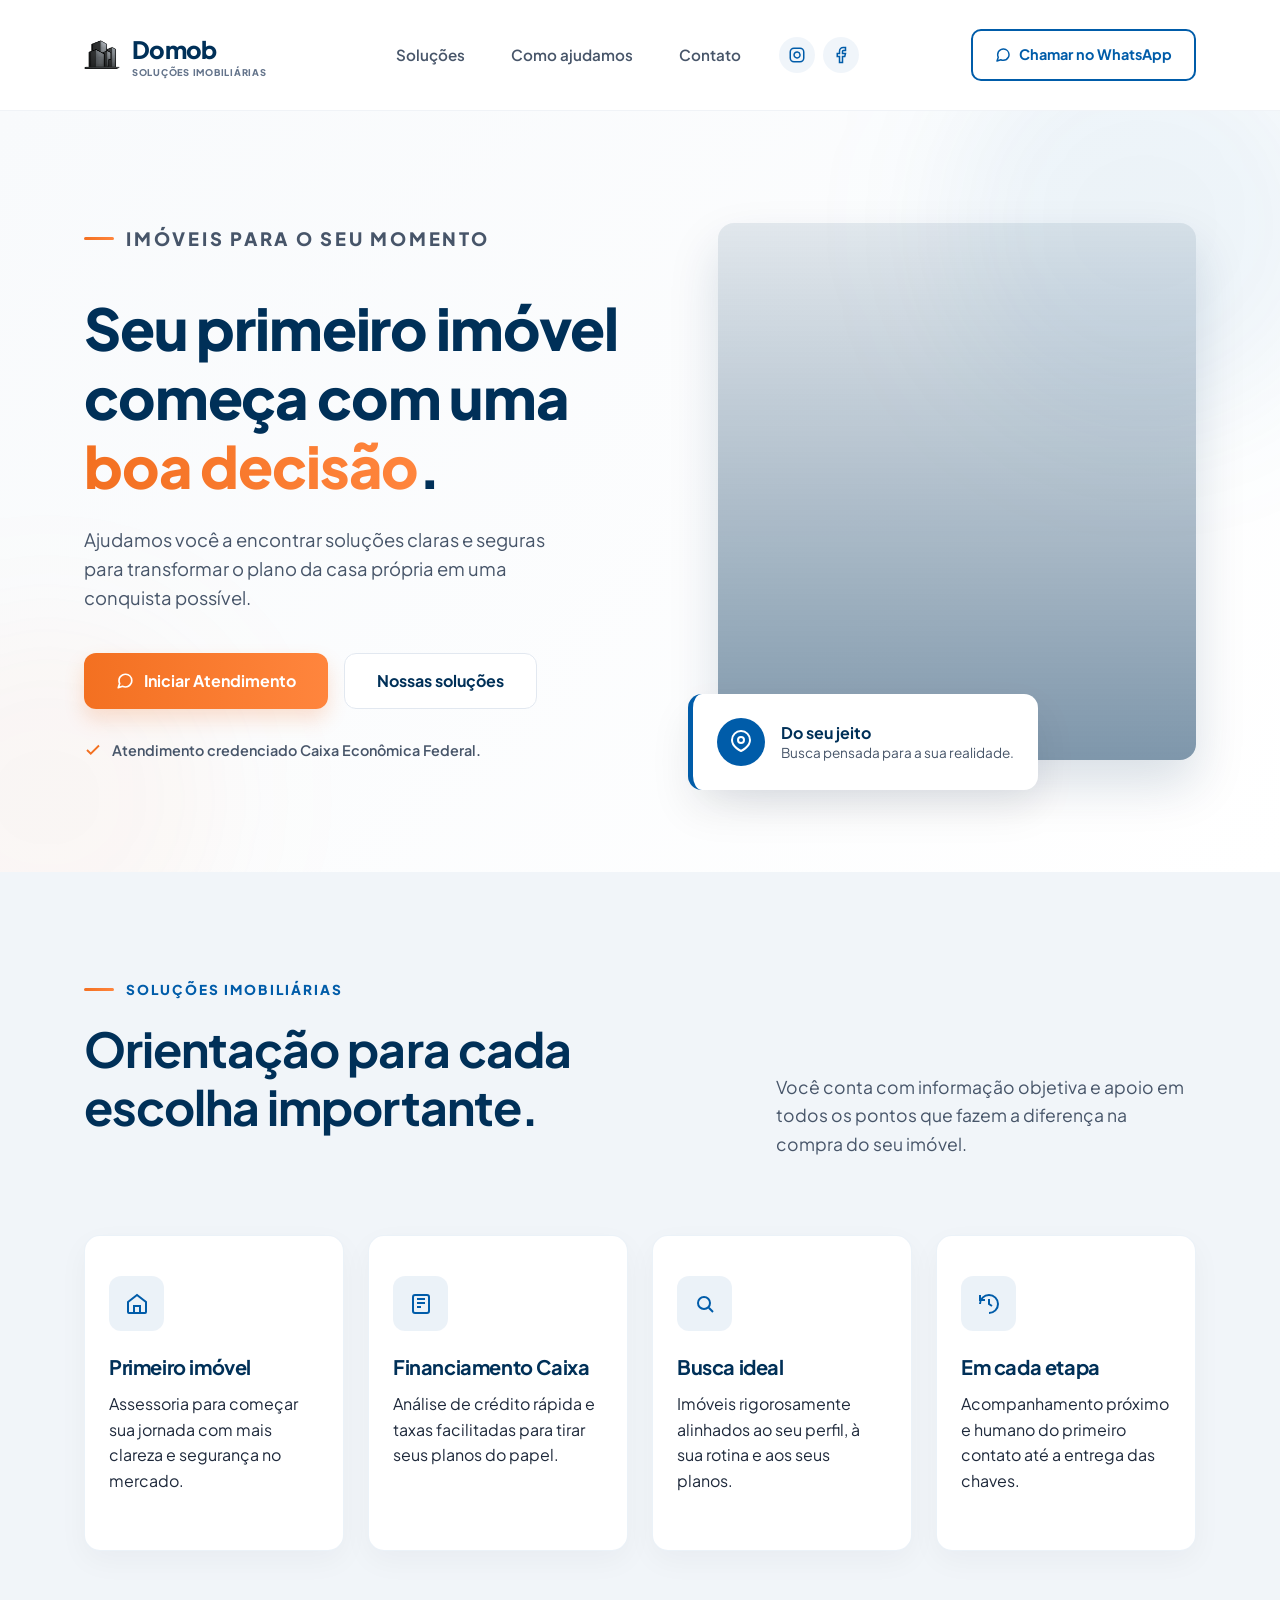
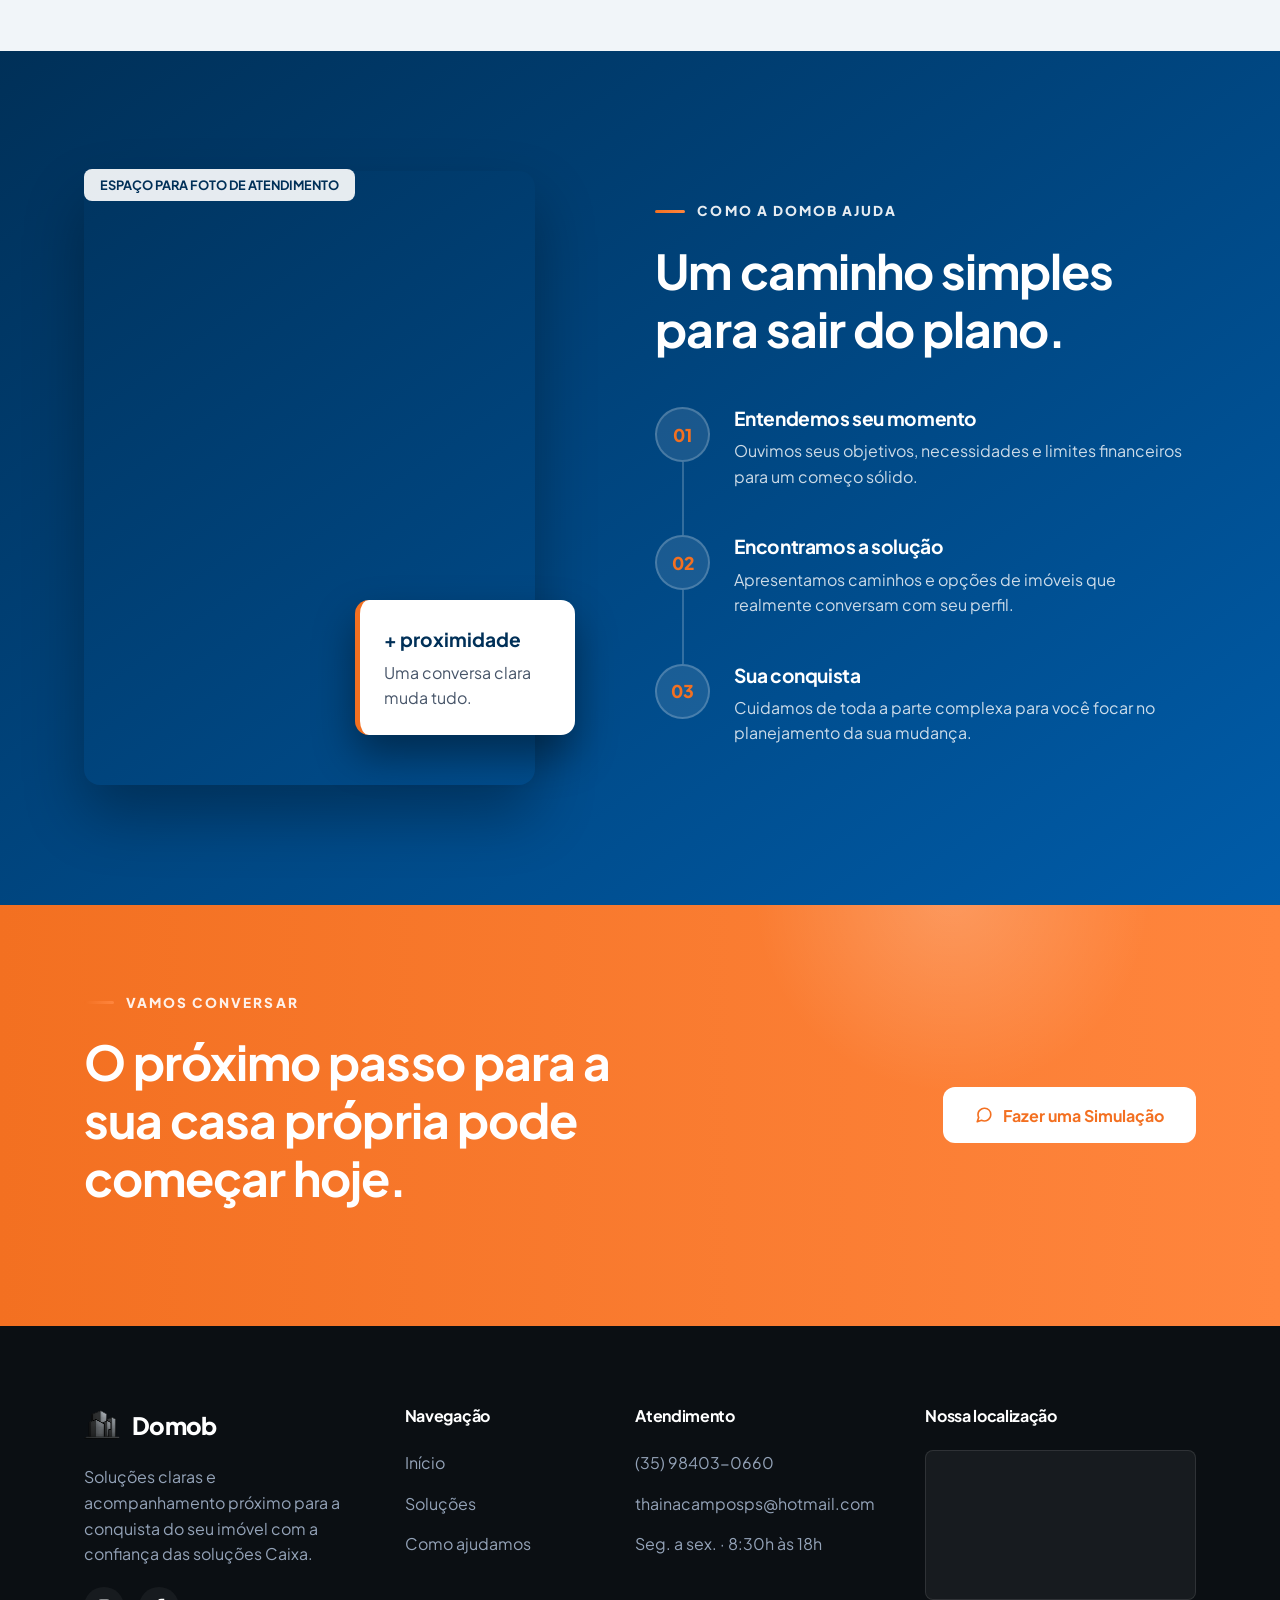
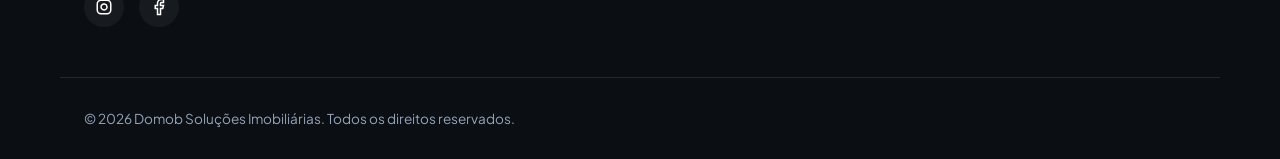
==== commit f03f729f: "momentoo" ====
--- a/TesteSiteDomob/index.html
+++ b/TesteSiteDomob/index.html
@@ -5,7 +5,7 @@
     <meta charset="UTF-8" />
     <meta name="viewport" content="width=device-width, initial-scale=1.0" />
     <meta name="description"
-        content="Domob Soluções Imobiliárias — apoio claro e humano para conquistar seu primeiro imóvel." />
+        content="Domob Soluções Imobiliárias — apoio para conquistar seu primeiro imóvel." />
     <title>Domob Soluções Imobiliárias</title>
 
     <!-- Imagenzinha no título do site (Favicon) -->
@@ -102,7 +102,7 @@
 
             <div class="conteiner grade-destaque">
                 <div class="texto-destaque revelar">
-                    <p class="etiqueta-topo">Imóveis para o seu momentoo</p>
+                    <p class="etiqueta-topo">Imóveis para o seu momento</p>
                     <h1>Seu primeiro imóvel começa com uma <span>boa decisão</span>.</h1>
                     <p>Ajudamos você a encontrar soluções claras e seguras para transformar o plano da casa própria em
                         uma conquista possível.</p>
@@ -457,4 +457,4 @@
     </script>
 </body>
 
-</html>
+</html>
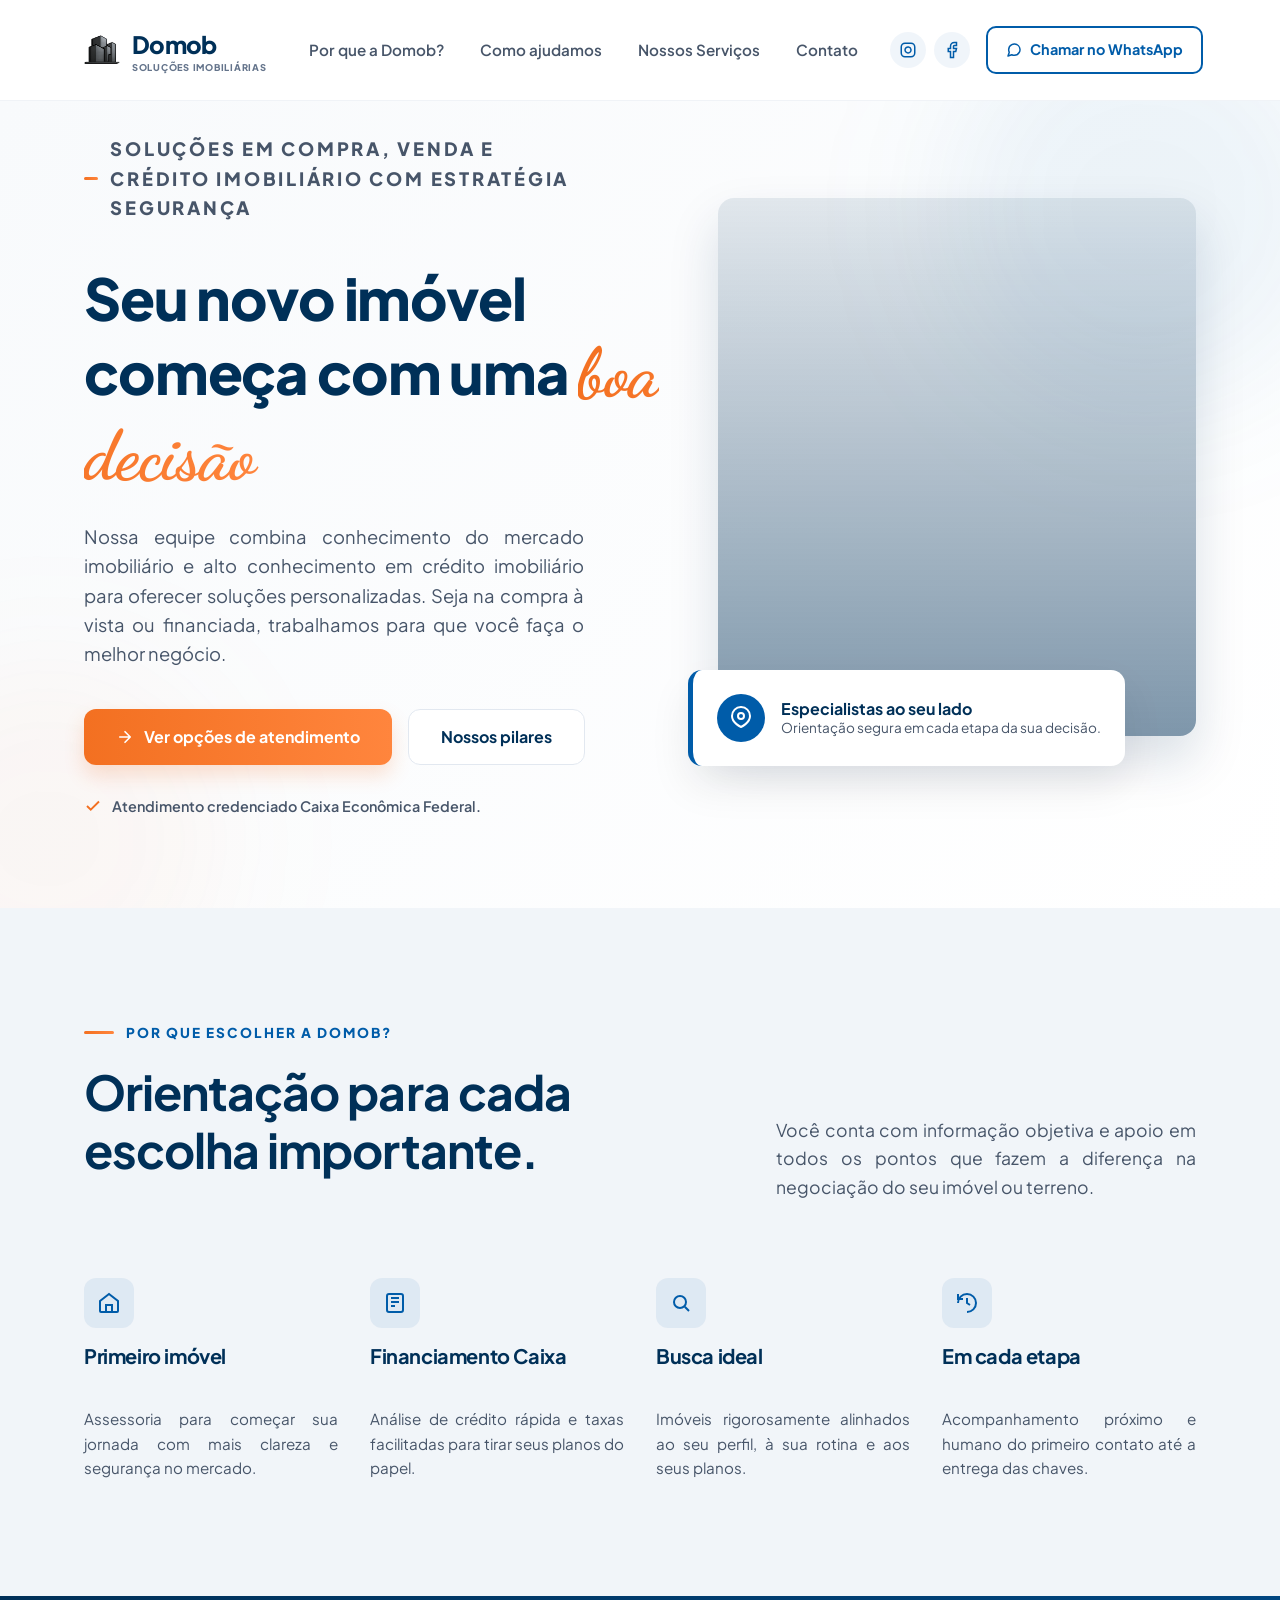
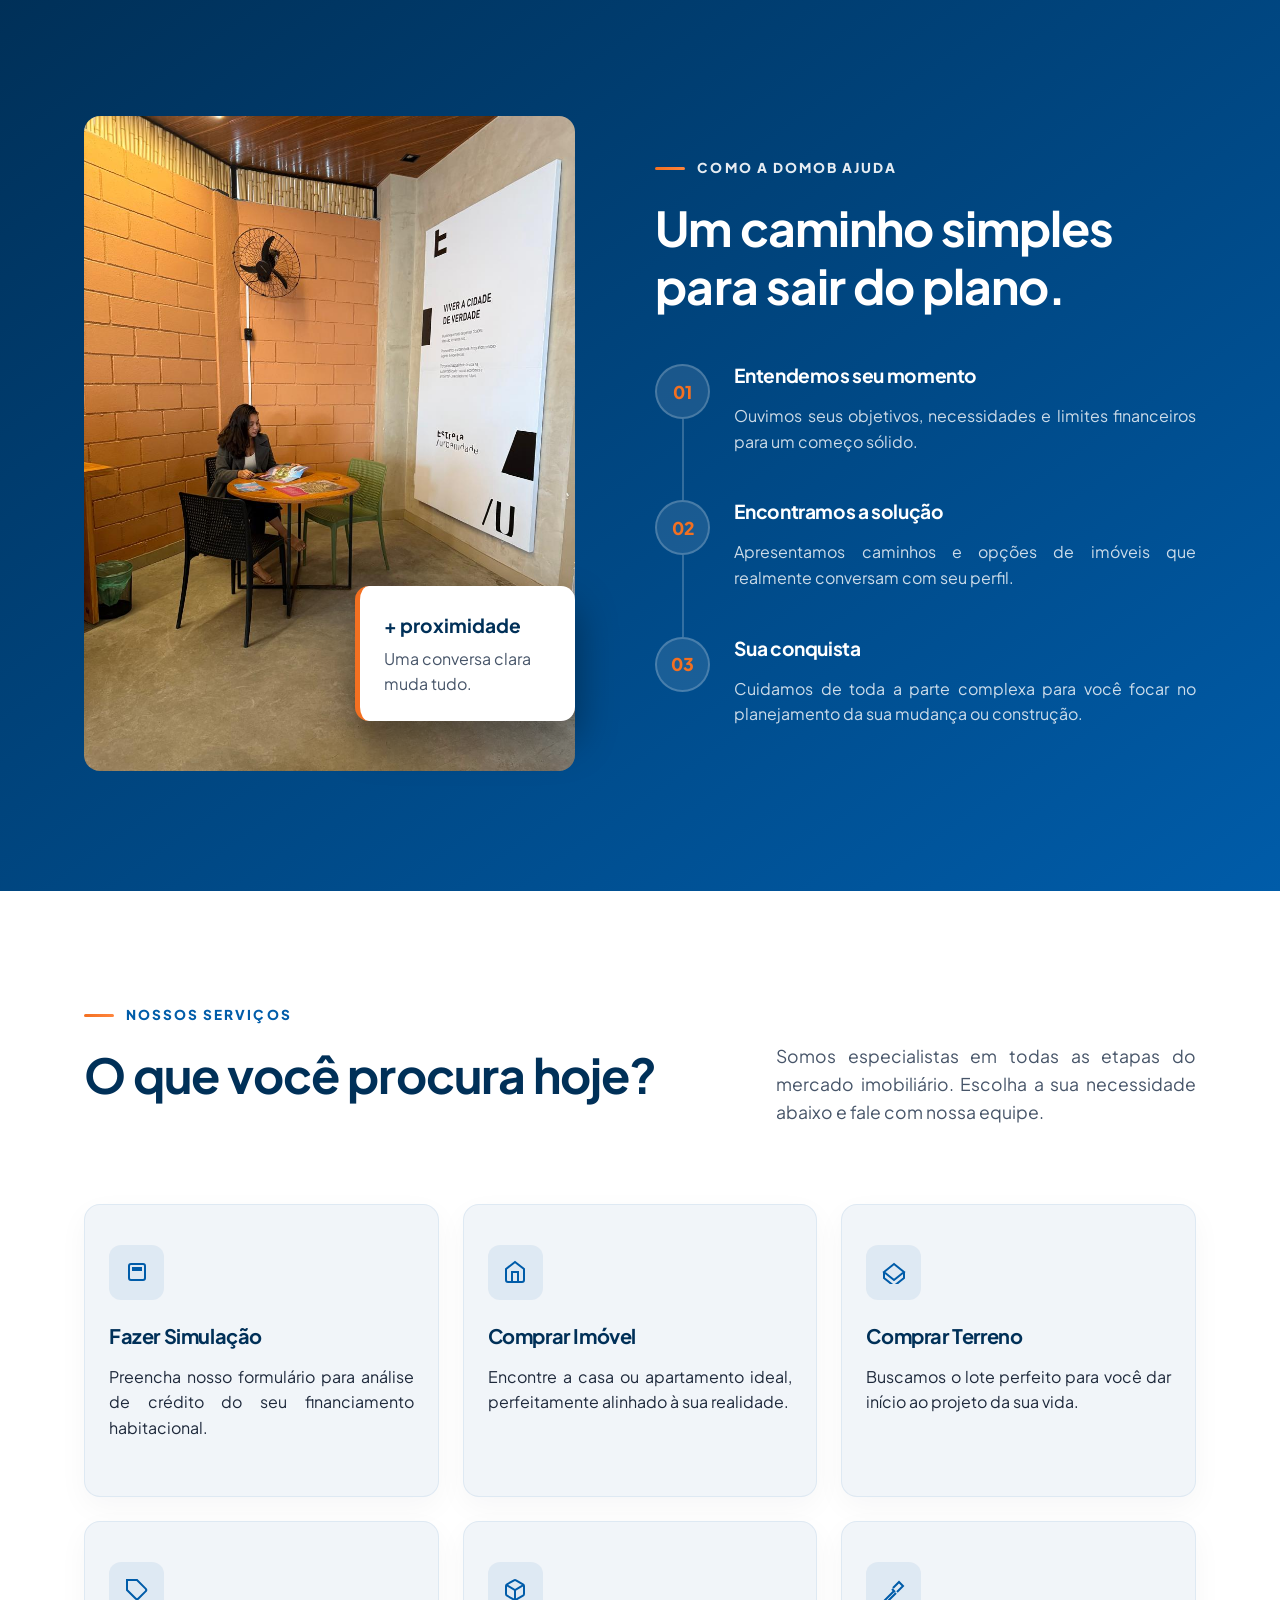
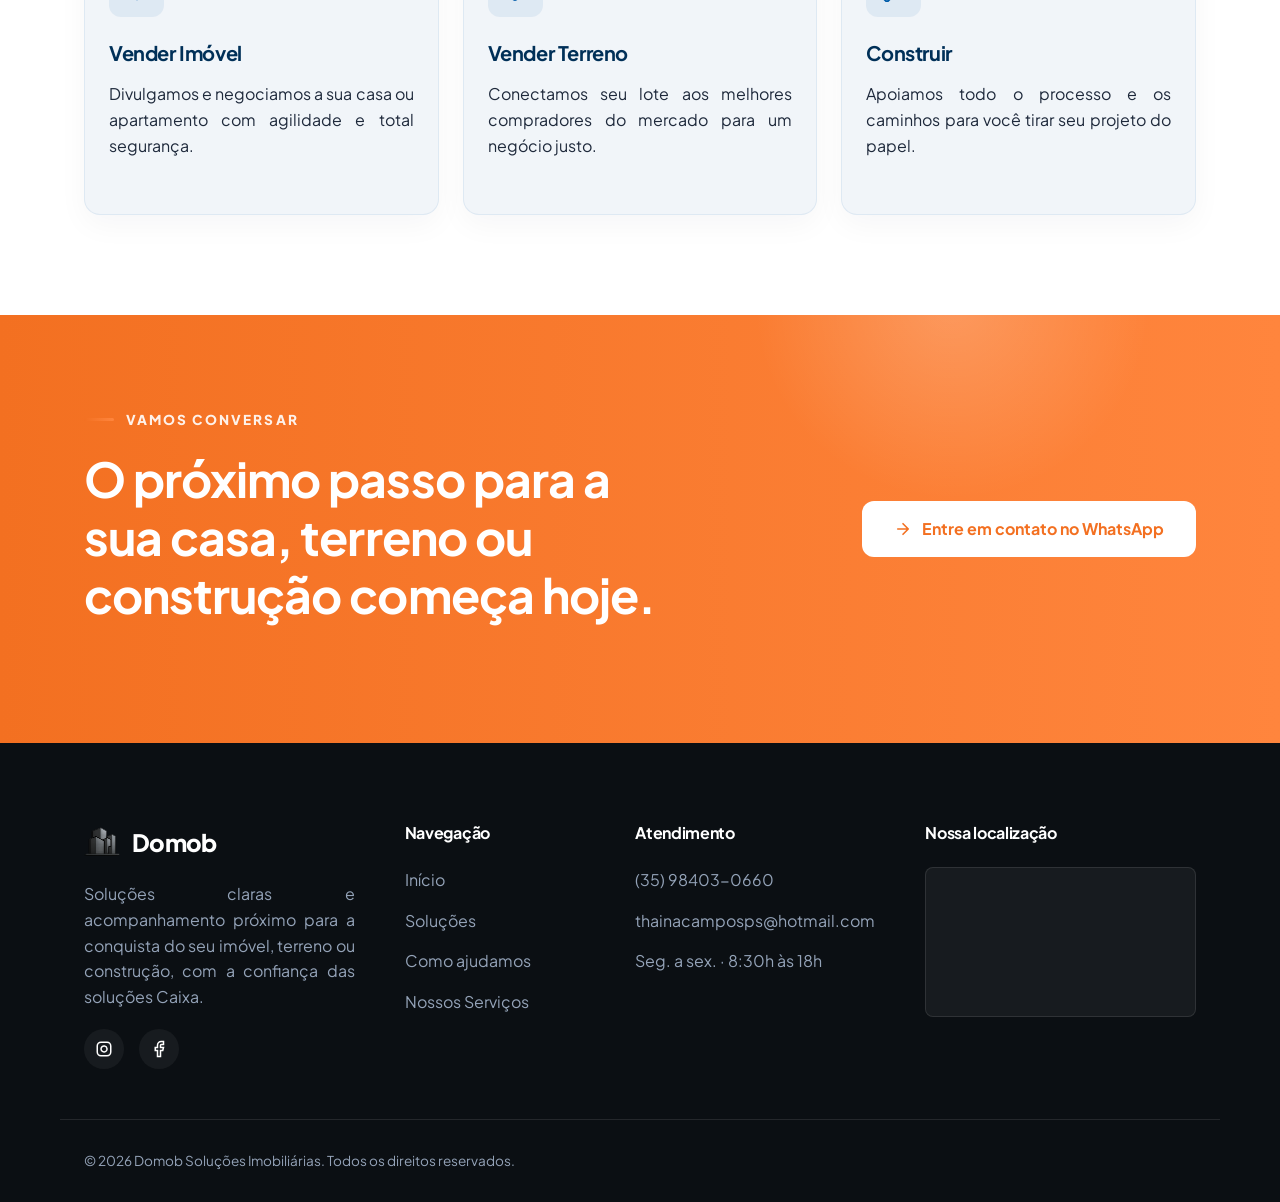
==== commit aba70c3b: "AAAAAAAAAAAAAA" ====
--- a/TesteSiteDomob/index.html
+++ b/TesteSiteDomob/index.html
@@ -5,11 +5,11 @@
     <meta charset="UTF-8" />
     <meta name="viewport" content="width=device-width, initial-scale=1.0" />
     <meta name="description"
-        content="Domob Soluções Imobiliárias — apoio para conquistar seu primeiro imóvel." />
+        content="Domob Soluções Imobiliárias — apoio para conquistar seu imóvel, terreno ou construção." />
     <title>Domob Soluções Imobiliárias</title>
 
     <!-- Imagenzinha no título do site (Favicon) -->
-    <link rel="icon" type="image/png" href="LogoSemMouse.png" />
+    <link rel="icon" type="image/png" href="imagens/LogoSemMouse.png" />
 
     <!-- Fontes do Google -->
     <link rel="preconnect" href="https://fonts.googleapis.com">
@@ -17,6 +17,9 @@
     <link href="https://fonts.googleapis.com/css2?family=Plus+Jakarta+Sans:wght@300;400;500;600;700;800&display=swap"
         rel="stylesheet">
 
+    <!-- Fonte Cursiva Adicional -->
+    <link href="https://fonts.googleapis.com/css2?family=Dancing+Script:wght@600;700&display=swap" rel="stylesheet">
+
     <!-- CSS Externo -->
     <link rel="stylesheet" href="style2.css" />
 </head>
@@ -27,12 +30,11 @@
 
     <header class="cabecalho-site">
         <div class="conteiner navegacao">
-            <!-- Espaço para Logo -->
             <a href="#" class="marca" aria-label="Domob Soluções Imobiliárias, início">
                 <div class="area-logo">
                     <div class="logo-wrapper">
-                        <img src="LogoSemMouse.png" class="logo-imagem logo-sem-mouse" alt="Logo Domob">
-                        <img src="LogoComMouse.png" class="logo-imagem logo-com-mouse" alt="Logo Domob Ativa">
+                        <img src="imagens/LogoSemMouse.png" class="logo-imagem logo-sem-mouse" alt="Logo Domob">
+                        <img src="imagens/LogoComMouse.png" class="logo-imagem logo-com-mouse" alt="Logo Domob Ativa">
                     </div>
                     <span class="texto-logo">Domob <small>Soluções Imobiliárias</small></span>
                 </div>
@@ -42,58 +44,50 @@
 
             <!-- Navegação principal -->
             <nav class="links-navegacao" aria-label="Navegação principal">
-                <a href="#solucoes">Soluções</a>
-                <a href="#como-ajudamos">Como ajudamos</a>
-                <a href="#contato">Contato</a>
+                <div class="links-centro">
+                    <a href="#solucoes" class="link-menu">Por que a Domob?</a>
+                    <a href="#como-ajudamos" class="link-menu">Como ajudamos</a>
+                    <a href="#servicos" class="link-menu">Nossos Serviços</a>
+                    <a href="#contato" class="link-menu">Contato</a>
+                </div>
 
                 <div class="divisor-mobile"></div>
 
-                <div class="redes-sociais-topo">
-                    <a href="https://www.instagram.com/domobimoveis?igsh=MTRkbTRzYnhyMDU4ZA==" aria-label="Instagram">
-                        <svg width="18" height="18" viewBox="0 0 24 24" fill="none" stroke="currentColor"
-                            stroke-width="2">
-                            <rect x="3" y="3" width="18" height="18" rx="5" ry="5" />
-                            <path d="M16 11.37A4 4 0 1 1 12.63 8 4 4 0 0 1 16 11.37z" />
-                            <line x1="17.5" y1="6.5" x2="17.51" y2="6.5" />
+                <div class="grupo-direito">
+                    <div class="redes-sociais-topo">
+                        <a href="https://www.instagram.com/domobimoveis?igsh=MTRkbTRzYnhyMDU4ZA==" target="_blank"
+                            rel="noopener" aria-label="Instagram">
+                            <svg width="18" height="18" viewBox="0 0 24 24" fill="none" stroke="currentColor"
+                                stroke-width="2">
+                                <rect x="3" y="3" width="18" height="18" rx="5" ry="5" />
+                                <path d="M16 11.37A4 4 0 1 1 12.63 8 4 4 0 0 1 16 11.37z" />
+                                <line x1="17.5" y1="6.5" x2="17.51" y2="6.5" />
+                            </svg>
+                        </a>
+                        <a href="https://www.facebook.com/share/1C5DMTou8j/" target="_blank" rel="noopener"
+                            aria-label="Facebook">
+                            <svg width="18" height="18" viewBox="0 0 24 24" fill="none" stroke="currentColor"
+                                stroke-width="2">
+                                <path d="M18 2h-3a5 5 0 0 0-5 5v3H7v4h3v8h4v-8h3l1-4h-4V7a1 1 0 0 1 1-1h3z" />
+                            </svg>
+                        </a>
+                    </div>
+                    <a class="botao-destaque-nav pulso-animado"
+                        href="https://wa.me/5535984030660?text=Ol%C3%A1%2C%20acessei%20o%20site%20e%20gostaria%20de%20entrar%20em%20contato"
+                        target="_blank" rel="noopener">
+                        <svg width="16" height="16" viewBox="0 0 24 24" fill="none" stroke="currentColor"
+                            stroke-width="2.2" stroke-linecap="round" stroke-linejoin="round">
+                            <path
+                                d="M21 11.5a8.38 8.38 0 0 1-.9 3.8 8.5 8.5 0 0 1-7.6 4.7 8.38 8.38 0 0 1-3.8-.9L3 21l1.9-5.7a8.38 8.38 0 0 1-.9-3.8 8.5 8.5 0 0 1 4.7-7.6 8.38 8.38 0 0 1 3.8-.9h.5a8.48 8.48 0 0 1 8 8v.5z" />
                         </svg>
-                    </a>
-                    <a href="https://www.facebook.com/share/1C5DMTou8j/" aria-label="Facebook">
-                        <svg width="18" height="18" viewBox="0 0 24 24" fill="none" stroke="currentColor"
-                            stroke-width="2">
-                            <path d="M18 2h-3a5 5 0 0 0-5 5v3H7v4h3v8h4v-8h3l1-4h-4V7a1 1 0 0 1 1-1h3z" />
-                        </svg>
-                    </a>
-                </div>
-
-                <!-- Botão Mobile -->
-                <a class="botao-destaque-nav CTA-mobile pulso-animado"
-                    href="https://wa.me/5535984030660?text=Ol%C3%A1!%20Acessei%20o%20site%20e%20gostaria%20de%20conversar%20com%20um%20consultor%20da%20Domob."
-                    target="_blank" rel="noopener">
-                    <svg width="16" height="16" viewBox="0 0 24 24" fill="none" stroke="currentColor" stroke-width="2.2"
-                        stroke-linecap="round" stroke-linejoin="round">
-                        <path
-                            d="M21 11.5a8.38 8.38 0 0 1-.9 3.8 8.5 8.5 0 0 1-7.6 4.7 8.38 8.38 0 0 1-3.8-.9L3 21l1.9-5.7a8.38 8.38 0 0 1-.9-3.8 8.5 8.5 0 0 1 4.7-7.6 8.38 8.38 0 0 1 3.8-.9h.5a8.48 8.48 0 0 1 8 8v.5z" />
-                    </svg>
-                    Chamar no WhatsApp
-                </a>
+                        Chamar no WhatsApp
+                    </a>
+                </div>
             </nav>
-
-            <!-- Botão Desktop -->
-            <a class="botao-destaque-nav CTA-desktop pulso-animado"
-                href="https://wa.me/5535984030660?text=Ol%C3%A1!%20Acessei%20o%20site%20e%20gostaria%20de%20conversar%20com%20um%20consultor%20da%20Domob."
-                target="_blank" rel="noopener">
-                <svg width="16" height="16" viewBox="0 0 24 24" fill="none" stroke="currentColor" stroke-width="2.2"
-                    stroke-linecap="round" stroke-linejoin="round">
-                    <path
-                        d="M21 11.5a8.38 8.38 0 0 1-.9 3.8 8.5 8.5 0 0 1-7.6 4.7 8.38 8.38 0 0 1-3.8-.9L3 21l1.9-5.7a8.38 8.38 0 0 1-.9-3.8 8.5 8.5 0 0 1 4.7-7.6 8.38 8.38 0 0 1 3.8-.9h.5a8.48 8.48 0 0 1 8 8v.5z" />
-                </svg>
-                Chamar no WhatsApp
-            </a>
         </div>
     </header>
 
     <main>
-        <!-- Seção Principal (Hero) -->
         <section class="destaque-principal" id="inicio">
             <div class="ambiente-destaque" aria-hidden="true">
                 <span class="esfera-ambiente um" data-paralaxe="-0.05" data-rotacao="0.005"></span>
@@ -102,22 +96,23 @@
 
             <div class="conteiner grade-destaque">
                 <div class="texto-destaque revelar">
-                    <p class="etiqueta-topo">Imóveis para o seu momento</p>
-                    <h1>Seu primeiro imóvel começa com uma <span>boa decisão</span>.</h1>
-                    <p>Ajudamos você a encontrar soluções claras e seguras para transformar o plano da casa própria em
-                        uma conquista possível.</p>
+                    <p class="etiqueta-topo">SOLUÇÕES EM COMPRA, VENDA E CRÉDITO IMOBILIÁRIO COM ESTRATÉGIA SEGURANÇA
+                    </p>
+                    <h1>Seu novo imóvel começa com uma <span>boa decisão</span></h1>
+                    <p>Nossa equipe combina conhecimento do mercado imobiliário e alto conhecimento em crédito
+                        imobiliário para
+                        oferecer soluções personalizadas.
+                        Seja na compra à vista ou financiada, trabalhamos para que você faça o melhor negócio.
+                    </p>
                     <div class="acoes-destaque">
-                        <a class="botao botao-primario"
-                            href="https://wa.me/5535984030660?text=Ol%C3%A1!%20Gostaria%20de%20iniciar%20meu%20atendimento%20para%20encontrar%20meu%20primeiro%20im%C3%B3vel."
-                            target="_blank" rel="noopener">
+                        <a class="botao botao-primario" href="#servicos">
                             <svg width="18" height="18" viewBox="0 0 24 24" fill="none" stroke="currentColor"
                                 stroke-width="2.2" stroke-linecap="round" stroke-linejoin="round">
-                                <path
-                                    d="M21 11.5a8.38 8.38 0 0 1-.9 3.8 8.5 8.5 0 0 1-7.6 4.7 8.38 8.38 0 0 1-3.8-.9L3 21l1.9-5.7a8.38 8.38 0 0 1-.9-3.8 8.5 8.5 0 0 1 4.7-7.6 8.38 8.38 0 0 1 3.8-.9h.5a8.48 8.48 0 0 1 8 8v.5z" />
-                            </svg>
-                            Iniciar Atendimento
+                                <path d="M5 12h14M12 5l7 7-7 7" />
+                            </svg>
+                            Ver opções de atendimento
                         </a>
-                        <a class="botao botao-secundario" href="#solucoes">Nossas soluções</a>
+                        <a class="botao botao-secundario" href="#solucoes">Nossos pilares</a>
                     </div>
                     <div class="linha-confianca">
                         <svg width="18" height="18" viewBox="0 0 24 24" fill="none" stroke="currentColor"
@@ -130,9 +125,7 @@
 
                 <div class="englobador-imagem-destaque revelar" data-paralaxe="-0.02" style="transition-delay: 150ms">
                     <div class="imagem-destaque">
-                        <div class="foto-destaque">
-                            <span class="rotulo-foto">Espaço para foto do imóvel</span>
-                        </div>
+                        <div class="foto-destaque"></div>
                         <div class="nota-destaque cartao-flutuante">
                             <div class="icone-nota">
                                 <svg width="24" height="24" viewBox="0 0 24 24" fill="none" stroke="currentColor"
@@ -142,8 +135,8 @@
                                 </svg>
                             </div>
                             <div class="textos-nota">
-                                <strong>Do seu jeito</strong>
-                                <span>Busca pensada para a sua realidade.</span>
+                                <strong>Especialistas ao seu lado</strong>
+                                <span>Orientação segura em cada etapa da sua decisão.</span>
                             </div>
                         </div>
                     </div>
@@ -151,21 +144,20 @@
             </div>
         </section>
 
-        <!-- Seção de Soluções -->
         <section class="secao-solucoes" id="solucoes">
             <div class="conteiner">
                 <div class="topo-secao revelar">
                     <div>
-                        <p class="etiqueta-topo">Soluções imobiliárias</p>
+                        <p class="etiqueta-topo">Por que escolher a Domob?</p>
                         <h2>Orientação para cada escolha importante.</h2>
                     </div>
                     <p class="introducao-secao">Você conta com informação objetiva e apoio em todos os pontos que fazem
-                        a diferença na compra do seu imóvel.</p>
-                </div>
-
-                <div class="grade-solucoes">
-                    <article class="cartao-solucao revelar">
-                        <div class="icone-cartao">
+                        a diferença na negociação do seu imóvel ou terreno.</p>
+                </div>
+
+                <div class="grade-pilares">
+                    <article class="item-pilar revelar">
+                        <div class="icone-pilar">
                             <svg width="24" height="24" viewBox="0 0 24 24" fill="none" stroke="currentColor"
                                 stroke-width="2">
                                 <path d="m3 10 9-7 9 7v10a1 1 0 0 1-1 1H4a1 1 0 0 1-1-1Z" />
@@ -176,8 +168,8 @@
                         <p>Assessoria para começar sua jornada com mais clareza e segurança no mercado.</p>
                     </article>
 
-                    <article class="cartao-solucao revelar" style="transition-delay: 80ms">
-                        <div class="icone-cartao">
+                    <article class="item-pilar revelar" style="transition-delay: 80ms">
+                        <div class="icone-pilar">
                             <svg width="24" height="24" viewBox="0 0 24 24" fill="none" stroke="currentColor"
                                 stroke-width="2">
                                 <rect x="4" y="3" width="16" height="18" rx="2" />
@@ -188,8 +180,8 @@
                         <p>Análise de crédito rápida e taxas facilitadas para tirar seus planos do papel.</p>
                     </article>
 
-                    <article class="cartao-solucao revelar" style="transition-delay: 160ms">
-                        <div class="icone-cartao">
+                    <article class="item-pilar revelar" style="transition-delay: 160ms">
+                        <div class="icone-pilar">
                             <svg width="24" height="24" viewBox="0 0 24 24" fill="none" stroke="currentColor"
                                 stroke-width="2">
                                 <circle cx="11" cy="11" r="6" />
@@ -200,8 +192,8 @@
                         <p>Imóveis rigorosamente alinhados ao seu perfil, à sua rotina e aos seus planos.</p>
                     </article>
 
-                    <article class="cartao-solucao revelar" style="transition-delay: 240ms">
-                        <div class="icone-cartao">
+                    <article class="item-pilar revelar" style="transition-delay: 240ms">
+                        <div class="icone-pilar">
                             <svg width="24" height="24" viewBox="0 0 24 24" fill="none" stroke="currentColor"
                                 stroke-width="2">
                                 <path d="M12 21a9 9 0 1 0-9-9" />
@@ -216,12 +208,11 @@
             </div>
         </section>
 
-        <!-- Seção da Jornada -->
         <section class="secao-jornada" id="como-ajudamos">
             <div class="conteiner grade-jornada">
                 <div class="englobador-foto-jornada revelar" data-paralaxe="0.03">
                     <div class="foto-jornada">
-                        <span class="rotulo-foto">Espaço para foto de atendimento</span>
+                        <img src="imagens/ThainaPensando.jpeg" alt="Como a Domob ajuda" class="imagem-jornada">
                     </div>
                     <div class="selo-jornada cartao-flutuante" style="animation-delay: -1.5s;">
                         <b>+ proximidade</b>
@@ -254,7 +245,8 @@
                             <span class="numero-passo">03</span>
                             <div>
                                 <h3>Sua conquista</h3>
-                                <p>Cuidamos de toda a parte complexa para você focar no planejamento da sua mudança.</p>
+                                <p>Cuidamos de toda a parte complexa para você focar no planejamento da sua mudança ou
+                                    construção.</p>
                             </div>
                         </article>
                     </div>
@@ -262,43 +254,137 @@
             </div>
         </section>
 
-        <!-- Faixa de Contato -->
+        <section class="secao-servicos" id="servicos">
+            <div class="conteiner">
+                <div class="topo-secao revelar">
+                    <div>
+                        <p class="etiqueta-topo">Nossos Serviços</p>
+                        <h2>O que você procura hoje?</h2>
+                    </div>
+                    <p class="introducao-secao">Somos especialistas em todas as etapas do mercado imobiliário. Escolha a
+                        sua necessidade abaixo e fale com nossa equipe.</p>
+                </div>
+
+                <div class="grade-servicos">
+                    <a href="PaginaSimulacao/simulacao.html" class="cartao-solucao revelar">
+                        <div class="icone-cartao">
+                            <svg width="24" height="24" viewBox="0 0 24 24" fill="none" stroke="currentColor"
+                                stroke-width="2">
+                                <rect x="4" y="4" width="16" height="16" rx="2" ry="2" />
+                                <rect x="8" y="8" width="8" height="2" />
+                                <path d="M8 12h.01M12 12h.01M16 12h.01M8 16h.01M12 16h.01M16 16h.01" />
+                            </svg>
+                        </div>
+                        <h3>Fazer Simulação</h3>
+                        <p>Preencha nosso formulário para análise de crédito do seu financiamento habitacional.</p>
+                    </a>
+
+                    <a href="https://wa.me/5535984030660?text=Ol%C3%A1!%20Gostaria%20de%20comprar%20um%20im%C3%B3vel."
+                        target="_blank" rel="noopener" class="cartao-solucao revelar" style="transition-delay: 80ms">
+                        <div class="icone-cartao">
+                            <svg width="24" height="24" viewBox="0 0 24 24" fill="none" stroke="currentColor"
+                                stroke-width="2">
+                                <path d="M3 9l9-7 9 7v11a2 2 0 0 1-2 2H5a2 2 0 0 1-2-2z" />
+                                <path d="M9 22V12h6v10" />
+                            </svg>
+                        </div>
+                        <h3>Comprar Imóvel</h3>
+                        <p>Encontre a casa ou apartamento ideal, perfeitamente alinhado à sua realidade.</p>
+                    </a>
+
+                    <a href="https://wa.me/5535984030660?text=Ol%C3%A1!%20Gostaria%20de%20comprar%20um%20terreno."
+                        target="_blank" rel="noopener" class="cartao-solucao revelar" style="transition-delay: 160ms">
+                        <div class="icone-cartao">
+                            <svg width="24" height="24" viewBox="0 0 24 24" fill="none" stroke="currentColor"
+                                stroke-width="2">
+                                <path d="M2 12l10-8 10 8-10 8-10-8z" />
+                                <path d="M2 12v6l10 8 10-8v-6" />
+                            </svg>
+                        </div>
+                        <h3>Comprar Terreno</h3>
+                        <p>Buscamos o lote perfeito para você dar início ao projeto da sua vida.</p>
+                    </a>
+
+                    <a href="https://wa.me/5535984030660?text=Ol%C3%A1!%20Gostaria%20de%20vender%20meu%20im%C3%B3vel."
+                        target="_blank" rel="noopener" class="cartao-solucao revelar" style="transition-delay: 240ms">
+                        <div class="icone-cartao">
+                            <svg width="24" height="24" viewBox="0 0 24 24" fill="none" stroke="currentColor"
+                                stroke-width="2">
+                                <path
+                                    d="M20.59 13.41l-7.17 7.17a2 2 0 0 1-2.83 0L2 12V2h10l8.59 8.59a2 2 0 0 1 0 2.82z" />
+                                <line x1="7" y1="7" x2="7.01" y2="7" />
+                            </svg>
+                        </div>
+                        <h3>Vender Imóvel</h3>
+                        <p>Divulgamos e negociamos a sua casa ou apartamento com agilidade e total segurança.</p>
+                    </a>
+
+                    <a href="https://wa.me/5535984030660?text=Ol%C3%A1!%20Gostaria%20de%20vender%20meu%20terreno."
+                        target="_blank" rel="noopener" class="cartao-solucao revelar" style="transition-delay: 320ms">
+                        <div class="icone-cartao">
+                            <svg width="24" height="24" viewBox="0 0 24 24" fill="none" stroke="currentColor"
+                                stroke-width="2">
+                                <path
+                                    d="M21 16V8a2 2 0 0 0-1-1.73l-7-4a2 2 0 0 0-2 0l-7 4A2 2 0 0 0 3 8v8a2 2 0 0 0 1 1.73l7 4a2 2 0 0 0 2 0l7-4A2 2 0 0 0 21 16z" />
+                                <polyline points="3.27 6.96 12 12.01 20.73 6.96" />
+                                <line x1="12" y1="22.08" x2="12" y2="12" />
+                            </svg>
+                        </div>
+                        <h3>Vender Terreno</h3>
+                        <p>Conectamos seu lote aos melhores compradores do mercado para um negócio justo.</p>
+                    </a>
+
+                    <a href="https://wa.me/5535984030660?text=Ol%C3%A1!%20Tenho%20interesse%20em%20construir."
+                        target="_blank" rel="noopener" class="cartao-solucao revelar" style="transition-delay: 400ms">
+                        <div class="icone-cartao">
+                            <svg width="24" height="24" viewBox="0 0 24 24" fill="none" stroke="currentColor"
+                                stroke-width="2">
+                                <path d="M15 14l6-6-4-4-6 6" />
+                                <path d="M14 15l-9 9-2-2 9-9" />
+                                <path d="M10 11l3 3" />
+                            </svg>
+                        </div>
+                        <h3>Construir</h3>
+                        <p>Apoiamos todo o processo e os caminhos para você tirar seu projeto do papel.</p>
+                    </a>
+                </div>
+            </div>
+        </section>
+
         <section class="faixa-contato" id="contato">
             <div class="conteiner faixa-contato-interna revelar">
                 <div>
                     <p class="etiqueta-topo clara">Vamos conversar</p>
-                    <h2>O próximo passo para a sua casa própria pode começar hoje.</h2>
-                </div>
-                <a class="botao botao-inverso pulso-animado"
-                    href="https://wa.me/5535984030660?text=Ol%C3%A1!%20Tenho%20interesse%20em%20fazer%20uma%20simula%C3%A7%C3%A3o%20de%20financiamento%20habitacional%20Caixa."
-                    target="_blank" rel="noopener">
+                    <h2>O próximo passo para a sua casa, terreno ou construção começa hoje.</h2>
+                </div>
+                <a href="https://wa.me/5535984030660?text=Ol%C3%A1%2C%20acessei%20o%20site%20e%20gostaria%20de%20entrar%20em%20contato"
+                    target="_blank" rel="noopener" class="botao botao-inverso pulso-animado">
                     <svg width="18" height="18" viewBox="0 0 24 24" fill="none" stroke="currentColor" stroke-width="2.2"
                         stroke-linecap="round" stroke-linejoin="round">
-                        <path
-                            d="M21 11.5a8.38 8.38 0 0 1-.9 3.8 8.5 8.5 0 0 1-7.6 4.7 8.38 8.38 0 0 1-3.8-.9L3 21l1.9-5.7a8.38 8.38 0 0 1-.9-3.8 8.5 8.5 0 0 1 4.7-7.6 8.38 8.38 0 0 1 3.8-.9h.5a8.48 8.48 0 0 1 8 8v.5z" />
+                        <path d="M5 12h14M12 5l7 7-7 7" />
                     </svg>
-                    Fazer uma Simulação
+                    Entre em contato no WhatsApp
                 </a>
             </div>
         </section>
     </main>
 
-    <!-- Rodapé -->
     <footer class="rodape-site">
         <div class="conteiner grade-rodape">
             <div class="marca-rodape">
                 <div class="area-logo">
                     <div class="logo-wrapper">
-                        <img src="LogoSemMouse.png" class="logo-imagem logo-sem-mouse" alt="Logo Domob">
-                        <img src="LogoComMouse.png" class="logo-imagem logo-com-mouse" alt="Logo Domob Ativa">
+                        <img src="imagens/LogoSemMouse.png" class="logo-imagem logo-sem-mouse" alt="Logo Domob">
+                        <img src="imagens/LogoComMouse.png" class="logo-imagem logo-com-mouse" alt="Logo Domob Ativa">
                     </div>
                     <span class="texto-logo">Domob</span>
                 </div>
-                <p>Soluções claras e acompanhamento próximo para a conquista do seu imóvel com a confiança das soluções
-                    Caixa.</p>
+                <p>Soluções claras e acompanhamento próximo para a conquista do seu imóvel, terreno ou construção, com a
+                    confiança das soluções Caixa.</p>
 
                 <div class="redes-sociais" aria-label="Redes sociais">
-                    <a href="https://www.instagram.com/domobimoveis?igsh=MTRkbTRzYnhyMDU4ZA==" aria-label="Instagram">
+                    <a href="https://www.instagram.com/domobimoveis?igsh=MTRkbTRzYnhyMDU4ZA==" target="_blank"
+                        rel="noopener" aria-label="Instagram">
                         <svg width="18" height="18" viewBox="0 0 24 24" fill="none" stroke="currentColor"
                             stroke-width="2">
                             <rect x="3" y="3" width="18" height="18" rx="5" ry="5" />
@@ -306,7 +392,8 @@
                             <line x1="17.5" y1="6.5" x2="17.51" y2="6.5" />
                         </svg>
                     </a>
-                    <a href="https://www.facebook.com/share/1C5DMTou8j/" aria-label="Facebook">
+                    <a href="https://www.facebook.com/share/1C5DMTou8j/" target="_blank" rel="noopener"
+                        aria-label="Facebook">
                         <svg width="18" height="18" viewBox="0 0 24 24" fill="none" stroke="currentColor"
                             stroke-width="2">
                             <path d="M18 2h-3a5 5 0 0 0-5 5v3H7v4h3v8h4v-8h3l1-4h-4V7a1 1 0 0 1 1-1h3z" />
@@ -321,16 +408,17 @@
                     <a href="#inicio">Início</a>
                     <a href="#solucoes">Soluções</a>
                     <a href="#como-ajudamos">Como ajudamos</a>
+                    <a href="#servicos">Nossos Serviços</a>
                 </nav>
             </div>
 
             <div>
                 <h3 class="titulo-rodape">Atendimento</h3>
                 <div class="informacoes-rodape">
-                    <a href="https://wa.me/5535984030660?text=Ol%C3%A1!%20Acessei%20o%20site%20e%20gostaria%20de%20conversar%20com%20um%20consultor%20da%20Domob."
-                        target="_blank">(35) 98403-0660</a>
-                    <a href="https://mail.google.com/mail/?view=cm&fs=1&to=thainacamposps@hotmail.com"
-                        target="_blank">thainacamposps@hotmail.com</a>
+                    <a href="https://wa.me/5535984030660?text=Ol%C3%A1%2C%20acessei%20o%20site%20e%20gostaria%20de%20entrar%20em%20contato"
+                        target="_blank" rel="noopener">(35) 98403-0660</a>
+                    <a href="https://mail.google.com/mail/?view=cm&fs=1&to=thainacamposps@hotmail.com" target="_blank"
+                        rel="noopener">thainacamposps@hotmail.com</a>
                     <span>Seg. a sex. · 8:30h às 18h</span>
                 </div>
             </div>
@@ -341,8 +429,7 @@
                     <iframe
                         src="https://www.google.com/maps/embed?pb=!1m18!1m12!1m3!1d3710.9828849374044!2d-45.741721920672134!3d-21.547524529271552!2m3!1f0!2f0!3f0!3m2!1i1024!2i768!4f13.1!3m3!1m2!1s0x94ca65461ed8ae79%3A0xef4b4eec60f0a098!2zRG9tb2IgU29sdcOnw7VlcyBFbSBJbcOzdmVpcw!5e0!3m2!1spt-BR!2sbr!4v1784221609088!5m2!1spt-BR!2sbr"
                         width="600" height="450" style="border:0;" allowfullscreen="" loading="lazy"
-                        referrerpolicy="strict-origin-when-cross-origin">
-                    </iframe>
+                        referrerpolicy="strict-origin-when-cross-origin"></iframe>
                 </div>
             </div>
         </div>
@@ -360,7 +447,6 @@
         const progresso = document.querySelector('.progresso-rolagem');
         const movimentoReduzido = window.matchMedia('(prefers-reduced-motion: reduce)').matches;
 
-        // SISTEMA UNIFICADO DE ROLAGEM INTELIGENTE
         document.querySelectorAll('a[href^="#"]').forEach(link => {
             link.addEventListener('click', function (e) {
                 const href = this.getAttribute('href');
@@ -390,14 +476,12 @@
             });
         });
 
-        // Menu Mobile
         botaoMenu.addEventListener('click', () => {
             const aberto = linksMenu.classList.toggle('aberto');
             botaoMenu.setAttribute('aria-expanded', aberto);
             botaoMenu.textContent = aberto ? '×' : '☰';
         });
 
-        // Revelar Elementos ao Scroll
         const observadorRevelacao = new IntersectionObserver((entradas) => {
             entradas.forEach((entrada) => {
                 if (entrada.isIntersecting) {
@@ -412,7 +496,6 @@
 
         document.querySelectorAll('.revelar').forEach((elemento) => observadorRevelacao.observe(elemento));
 
-        // Paralaxe e Progresso
         const itensParalaxe = [...document.querySelectorAll('[data-paralaxe]')];
         let animando = false;
 
--- a/TesteSiteDomob/style2.css
+++ b/TesteSiteDomob/style2.css
@@ -57,10 +57,23 @@
     padding: 0 24px;
 }
 
+p {
+    text-align: justify;
+}
+
 h1,
 h2,
 h3,
-p {
+h4,
+h5,
+h6 {
+    text-align: left !important;
+}
+
+
+h1,
+h2,
+h3 {
     margin-top: 0;
 }
 
@@ -102,16 +115,15 @@
 }
 
 .navegacao {
-    min-height: 110px;
+    min-height: 100px;
     display: flex;
     align-items: center;
     justify-content: space-between;
-    gap: 20px;
     transition: var(--transicao-suave);
 }
 
 .cabecalho-site.rolado .navegacao {
-    min-height: 70px;
+    min-height: 75px;
 }
 
 /* Logo Dinâmica */
@@ -182,33 +194,48 @@
     white-space: nowrap;
 }
 
-/* Links Navegação */
+/* Estrutura Centralizada do Menu - Otimizada para 1160px */
 .links-navegacao {
     display: flex;
     align-items: center;
-    gap: 10px;
+    justify-content: space-between;
+    flex: 1;
+    margin-left: 30px;
+    gap: 20px;
+}
+
+.links-centro {
+    display: flex;
+    align-items: center;
+    gap: 12px;
+}
+
+.link-menu {
     color: var(--texto-suave);
     font-weight: 600;
     font-size: 0.95rem;
-}
-
-.links-navegacao a {
-    padding: 10px 18px;
+    padding: 8px 12px;
     border-radius: 8px;
     transition: var(--transicao-suave);
-}
-
-.links-navegacao a:not(.botao-destaque-nav):hover {
+    white-space: nowrap;
+}
+
+.link-menu:hover {
     color: var(--azul-caixa);
     background: rgba(0, 92, 169, 0.05);
 }
 
-/* Redes Sociais no Cabeçalho */
+/* Grupo Direito (Redes Sociais + WhatsApp) */
+.grupo-direito {
+    display: flex;
+    align-items: center;
+    gap: 16px;
+}
+
 .redes-sociais-topo {
     display: flex;
     align-items: center;
     gap: 8px;
-    margin-left: 10px;
 }
 
 .redes-sociais-topo a {
@@ -217,10 +244,10 @@
     justify-content: center;
     width: 36px;
     height: 36px;
-    padding: 0;
     border-radius: 50%;
     background: rgba(0, 92, 169, 0.06);
     color: var(--azul-caixa);
+    transition: var(--transicao-suave);
 }
 
 .redes-sociais-topo a:hover {
@@ -229,51 +256,41 @@
     transform: translateY(-2px);
 }
 
-.divisor-mobile {
-    display: none !important;
-}
-
-.CTA-mobile {
-    display: none !important;
-}
-
 .botao-destaque-nav {
     display: inline-flex;
     align-items: center;
     justify-content: center;
     gap: 8px;
-    padding: 12px 22px !important;
+    padding: 10px 18px;
     color: var(--azul-caixa);
     border: 2px solid var(--azul-caixa);
     border-radius: 10px;
     font-weight: 700;
     font-size: 0.9rem;
     transition: var(--transicao-suave);
+    white-space: nowrap;
 }
 
 .botao-destaque-nav:hover {
-    background: var(--azul-caixa) !important;
-    color: var(--branco-puro) !important;
+    background: var(--azul-caixa);
+    color: var(--branco-puro);
     box-shadow: 0 8px 20px rgba(0, 92, 169, 0.2);
     transform: translateY(-2px);
 }
 
+.divisor-mobile {
+    display: none !important;
+}
+
 .alternar-menu {
     display: none;
-    width: 45px;
-    height: 45px;
-    border: none;
-    background: var(--azul-caixa);
-    color: var(--branco-puro);
-    border-radius: 10px;
-    font-size: 1.5rem;
-    cursor: pointer;
 }
 
 /* --- Destaque Principal (Hero) --- */
 .destaque-principal {
     position: relative;
-    padding: 110px 0;
+    /* REDUZIDO AINDA MAIS O ESPAÇAMENTO DO TOPO PARA 15px: */
+    padding: 15px 0 90px;
     background: var(--gradiente-fundo);
     overflow: hidden;
 }
@@ -314,6 +331,10 @@
     grid-template-columns: 1.1fr 0.9fr;
     align-items: center;
     gap: 50px;
+}
+
+p.etiqueta-topo {
+    text-align: left !important;
 }
 
 .etiqueta-topo {
@@ -352,6 +373,10 @@
     -webkit-background-clip: text;
     background-clip: text;
     -webkit-text-fill-color: transparent;
+    font-family: 'Dancing Script', cursive;
+    font-size: 1.2em;
+    font-weight: 700;
+    padding-right: 5px;
 }
 
 .texto-destaque p {
@@ -437,8 +462,7 @@
     position: absolute;
     inset: 0;
     border-radius: var(--borda-raio);
-    background: linear-gradient(rgba(0, 48, 88, 0.1), rgba(0, 48, 88, 0.5)),
-        url("https://images.unsplash.com/photo-1600596542815-ffad4c1539a9?auto=format&fit=crop&w=1200&q=80") center/cover no-repeat;
+    background: linear-gradient(rgba(0, 48, 88, 0.1), rgba(0, 48, 88, 0.5)), url("../imagens/ImagemBanner.jpeg") center/cover no-repeat;
     box-shadow: 0 25px 50px rgba(0, 48, 88, 0.15);
     display: flex;
     align-items: flex-end;
@@ -516,7 +540,7 @@
     line-height: 1.3;
 }
 
-/* --- Soluções --- */
+/* --- Pilares (Sem animação e formato mais plano) --- */
 .secao-solucoes {
     padding: 100px 0;
     background: var(--cinza-claro);
@@ -543,69 +567,38 @@
     font-size: 1.1rem;
 }
 
-.grade-solucoes {
+.grade-pilares {
     display: grid;
     grid-template-columns: repeat(4, 1fr);
-    gap: 24px;
-}
-
-.cartao-solucao {
-    background: var(--branco-puro);
-    padding: 40px 24px;
-    border-radius: var(--borda-raio);
-    border: 1px solid rgba(0, 92, 169, 0.08);
-    box-shadow: var(--sombra-cartao);
-    transition: var(--transicao-suave);
-    position: relative;
-    overflow: hidden;
-    z-index: 1;
-}
-
-.cartao-solucao::before {
-    content: "";
-    position: absolute;
-    top: 0;
-    left: 0;
-    right: 0;
-    height: 4px;
-    background: var(--gradiente-laranja);
-    transform: scaleX(0);
-    transform-origin: left;
-    transition: var(--transicao-suave);
-}
-
-.cartao-solucao:hover {
-    transform: translateY(-10px) scale(1.02);
-    box-shadow: var(--sombra-cartao-hover);
-}
-
-.cartao-solucao:hover::before {
-    transform: scaleX(1);
-}
-
-.icone-cartao {
+    gap: 32px;
+}
+
+.item-pilar {
+    display: flex;
+    flex-direction: column;
+    gap: 16px;
+}
+
+.icone-pilar {
     display: inline-flex;
     align-items: center;
     justify-content: center;
-    width: 55px;
-    height: 55px;
+    width: 50px;
+    height: 50px;
     background: rgba(0, 92, 169, 0.08);
     color: var(--azul-caixa);
     border-radius: 12px;
-    margin-bottom: 24px;
-    transition: var(--transicao-suave);
-}
-
-.cartao-solucao:hover .icone-cartao {
-    background: var(--azul-caixa);
-    color: var(--branco-puro);
-    transform: rotate(10deg);
-}
-
-.cartao-solucao h3 {
+}
+
+.item-pilar h3 {
     font-size: 1.25rem;
     color: var(--azul-profundo);
-    margin-bottom: 12px;
+    margin-bottom: 8px;
+}
+
+.item-pilar p {
+    color: var(--texto-suave);
+    font-size: 0.95rem;
 }
 
 /* --- Jornada --- */
@@ -637,11 +630,20 @@
 }
 
 .foto-jornada {
-    position: absolute;
-    inset: 0 40px 0 0;
-    border-radius: var(--borda-raio);
-    background: url("https://images.unsplash.com/photo-1560518883-ce09059eeffa?auto=format&fit=crop&w=1000&q=80") center/cover;
-    box-shadow: 0 30px 60px rgba(0, 0, 0, 0.3);
+    background-image: url('../imagens/ThainaPensando.jpeg');
+    background-size: cover;
+    background-position: center;
+    border-radius: 16px;
+    width: 100%;
+    min-height: 400px;
+}
+
+.foto-jornada img {
+    width: 100%;
+    height: 100%;
+    object-fit: cover;
+    border-radius: 16px;
+    display: block;
 }
 
 .selo-jornada {
@@ -716,6 +718,84 @@
     margin-bottom: 8px;
 }
 
+
+/* --- Serviços (Com animação de Hover) --- */
+.secao-servicos {
+    padding: 100px 0;
+    background: var(--branco-puro);
+    position: relative;
+}
+
+.grade-servicos {
+    display: grid;
+    grid-template-columns: repeat(3, 1fr);
+    gap: 24px;
+}
+
+a.cartao-solucao {
+    display: block;
+    cursor: pointer;
+    text-decoration: none;
+    color: inherit;
+    background: var(--cinza-claro);
+    padding: 40px 24px;
+    border-radius: var(--borda-raio);
+    border: 1px solid rgba(0, 92, 169, 0.08);
+    box-shadow: var(--sombra-cartao);
+    transition: var(--transicao-suave);
+    position: relative;
+    overflow: hidden;
+    z-index: 1;
+}
+
+a.cartao-solucao::before {
+    content: "";
+    position: absolute;
+    top: 0;
+    left: 0;
+    right: 0;
+    height: 4px;
+    background: var(--gradiente-laranja);
+    transform: scaleX(0);
+    transform-origin: left;
+    transition: var(--transicao-suave);
+}
+
+a.cartao-solucao:hover {
+    transform: translateY(-10px) scale(1.02);
+    box-shadow: var(--sombra-cartao-hover);
+    background: var(--branco-puro);
+}
+
+a.cartao-solucao:hover::before {
+    transform: scaleX(1);
+}
+
+.icone-cartao {
+    display: inline-flex;
+    align-items: center;
+    justify-content: center;
+    width: 55px;
+    height: 55px;
+    background: rgba(0, 92, 169, 0.08);
+    color: var(--azul-caixa);
+    border-radius: 12px;
+    margin-bottom: 24px;
+    transition: var(--transicao-suave);
+}
+
+a.cartao-solucao:hover .icone-cartao {
+    background: var(--azul-caixa);
+    color: var(--branco-puro);
+    transform: rotate(10deg);
+}
+
+a.cartao-solucao h3 {
+    font-size: 1.25rem;
+    color: var(--azul-profundo);
+    margin-bottom: 12px;
+}
+
 /* --- Faixa CTA --- */
 .faixa-contato {
     background: var(--gradiente-laranja);
@@ -883,6 +963,27 @@
    SISTEMA ANTIESMAGAMENTO E RECONSTRUÇÃO MOBILE (CELULARES)
    ========================================================================= */
 
+@media (max-width: 1100px) {
+    .links-navegacao {
+        margin-left: 20px;
+        gap: 10px;
+    }
+
+    .links-centro {
+        gap: 10px;
+    }
+
+    .link-menu {
+        padding: 8px;
+        font-size: 0.9rem;
+    }
+
+    .botao-destaque-nav {
+        padding: 10px 16px;
+        font-size: 0.9rem;
+    }
+}
+
 @media (max-width: 992px) {
     .foto-jornada {
         inset: 0;
@@ -896,7 +997,8 @@
         gap: 50px !important;
     }
 
-    .grade-solucoes {
+    .grade-pilares,
+    .grade-servicos {
         grid-template-columns: repeat(2, 1fr) !important;
     }
 
@@ -916,22 +1018,21 @@
     }
 }
 
-@media (max-width: 768px) {
-    .CTA-desktop {
-        display: none !important;
-    }
-
-    .CTA-mobile {
-        display: inline-flex !important;
-        width: 100%;
-        justify-content: center;
-        margin-top: 15px;
-    }
-
+@media (max-width: 850px) {
+
+    /* Controle do Menu Mobile (Esconde Desktop / Mostra Mobile) */
     .alternar-menu {
         display: flex;
         align-items: center;
         justify-content: center;
+        width: 45px;
+        height: 45px;
+        border: none;
+        background: var(--azul-caixa);
+        color: var(--branco-puro);
+        border-radius: 10px;
+        font-size: 1.5rem;
+        cursor: pointer;
     }
 
     .links-navegacao {
@@ -939,6 +1040,7 @@
         top: 100%;
         left: 0;
         right: 0;
+        margin: 0;
         background: rgba(255, 255, 255, 0.96) !important;
         backdrop-filter: blur(20px);
         flex-direction: column;
@@ -953,11 +1055,18 @@
         clip-path: polygon(0 0, 100% 0, 100% 100%, 0 100%);
     }
 
-    .links-navegacao a:not(.CTA-mobile, .redes-sociais-topo a) {
+    .links-centro {
+        flex-direction: column;
+        width: 100%;
+        gap: 0;
+    }
+
+    .link-menu {
         width: 100%;
         text-align: center;
         font-size: 1.1rem;
-        padding: 12px;
+        padding: 14px;
+        white-space: normal;
     }
 
     .divisor-mobile {
@@ -965,11 +1074,16 @@
         height: 1px;
         background: var(--linha-divisoria);
         width: 100%;
-        margin: 15px 0;
+        margin: 20px 0;
+    }
+
+    .grupo-direito {
+        flex-direction: column;
+        width: 100%;
+        gap: 20px;
     }
 
     .redes-sociais-topo {
-        margin: 0;
         justify-content: center;
         width: 100%;
         gap: 15px;
@@ -978,24 +1092,28 @@
     .redes-sociais-topo a {
         width: 45px;
         height: 45px;
-        background: rgba(0, 92, 169, 0.08);
-    }
-
-    /* Ajuste fino de calibração do fundo (60% de opacidade azul-escuro) */
+    }
+
+    .botao-destaque-nav {
+        width: 100%;
+    }
+}
+
+@media (max-width: 768px) {
+
+    /* Restante Ajustes Mobile */
     .destaque-principal {
         padding: 40px 0 70px;
         background: linear-gradient(180deg, rgba(0, 32, 64, 0.6) 0%, rgba(0, 20, 40, 0.75) 100%),
             url("https://images.unsplash.com/photo-1600585154340-be6161a56a0c?auto=format&fit=crop&w=800&q=80") center/cover no-repeat !important;
     }
 
-    /* Letras brancas com sombra de leitura */
     .texto-destaque h1 {
         color: var(--branco-puro) !important;
         font-size: 2.2rem;
         text-shadow: 0 2px 8px rgba(0, 0, 0, 0.5);
     }
 
-    /* Termo 'boa decisão' com degradê brilhante isolado e limpo */
     .texto-destaque h1 span {
         background: linear-gradient(90deg, #FFA366 0%, #FF7A29 100%) !important;
         -webkit-background-clip: text !important;
@@ -1016,7 +1134,6 @@
         text-shadow: 0 2px 4px rgba(0, 0, 0, 0.5);
     }
 
-    /* CORREÇÃO DO TEXTO DA CAIXA: Clareado e com sombra projetada */
     .texto-destaque .linha-confianca {
         color: rgba(241, 245, 249, 0.9) !important;
         text-shadow: 0 2px 4px rgba(0, 0, 0, 0.6);
@@ -1036,7 +1153,6 @@
         margin-top: 10px;
     }
 
-    /* Centralização Flutuante Segura */
     .nota-destaque,
     .selo-jornada {
         position: absolute;
@@ -1106,7 +1222,9 @@
 }
 
 @media (max-width: 576px) {
-    .grade-solucoes {
+
+    .grade-pilares,
+    .grade-servicos {
         grid-template-columns: 1fr !important;
     }
 }
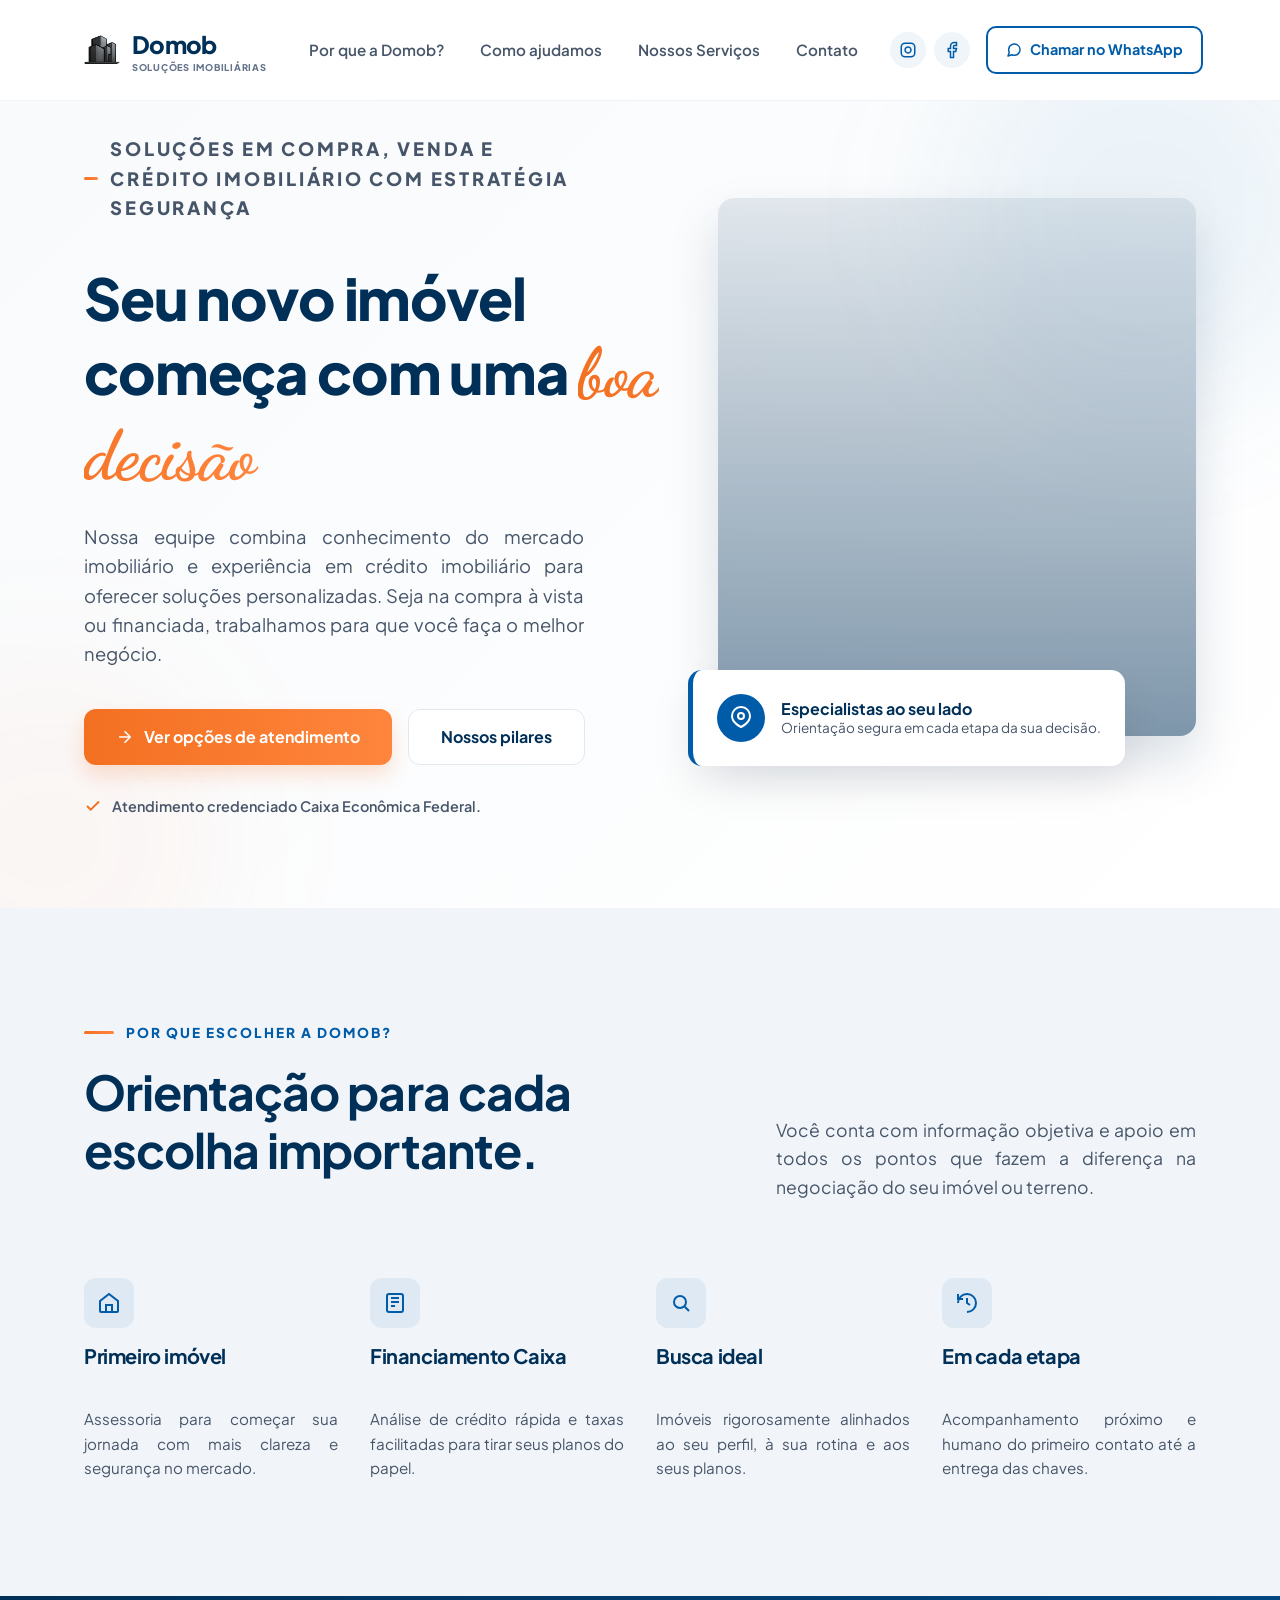
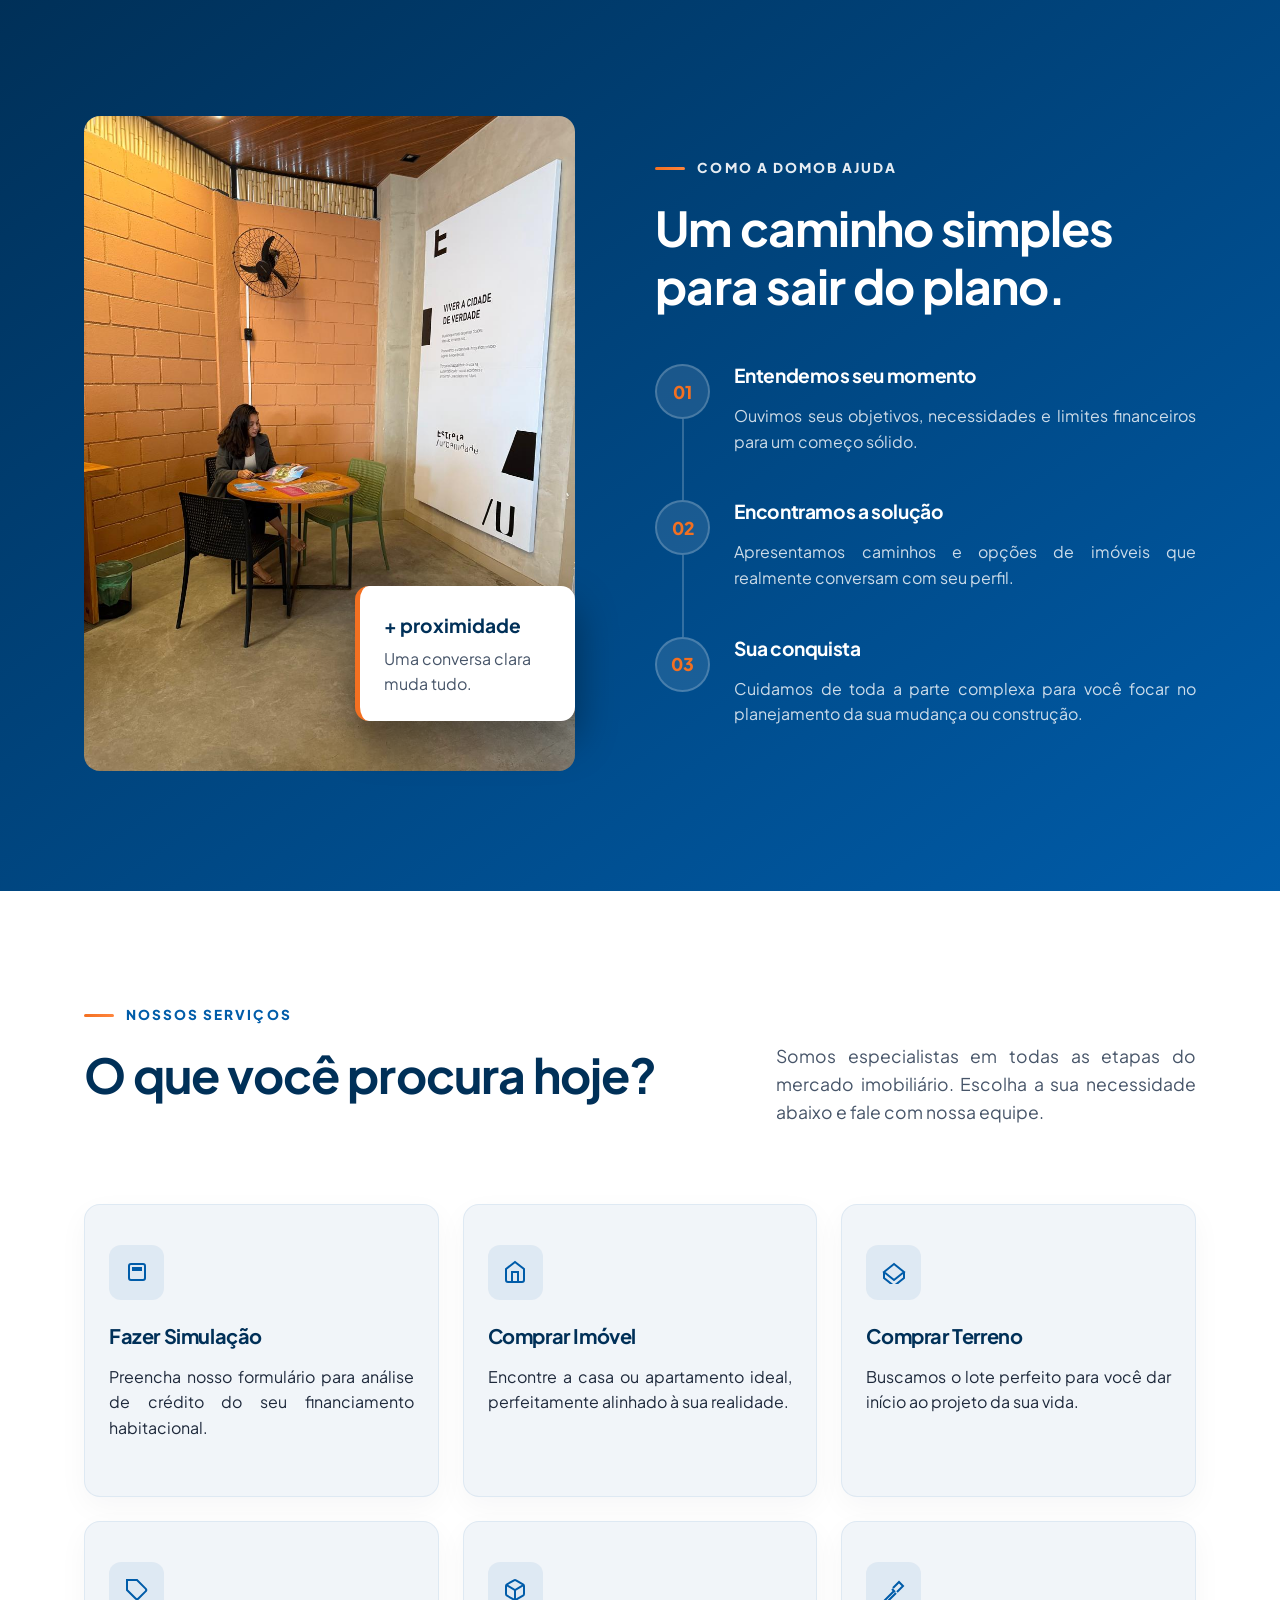
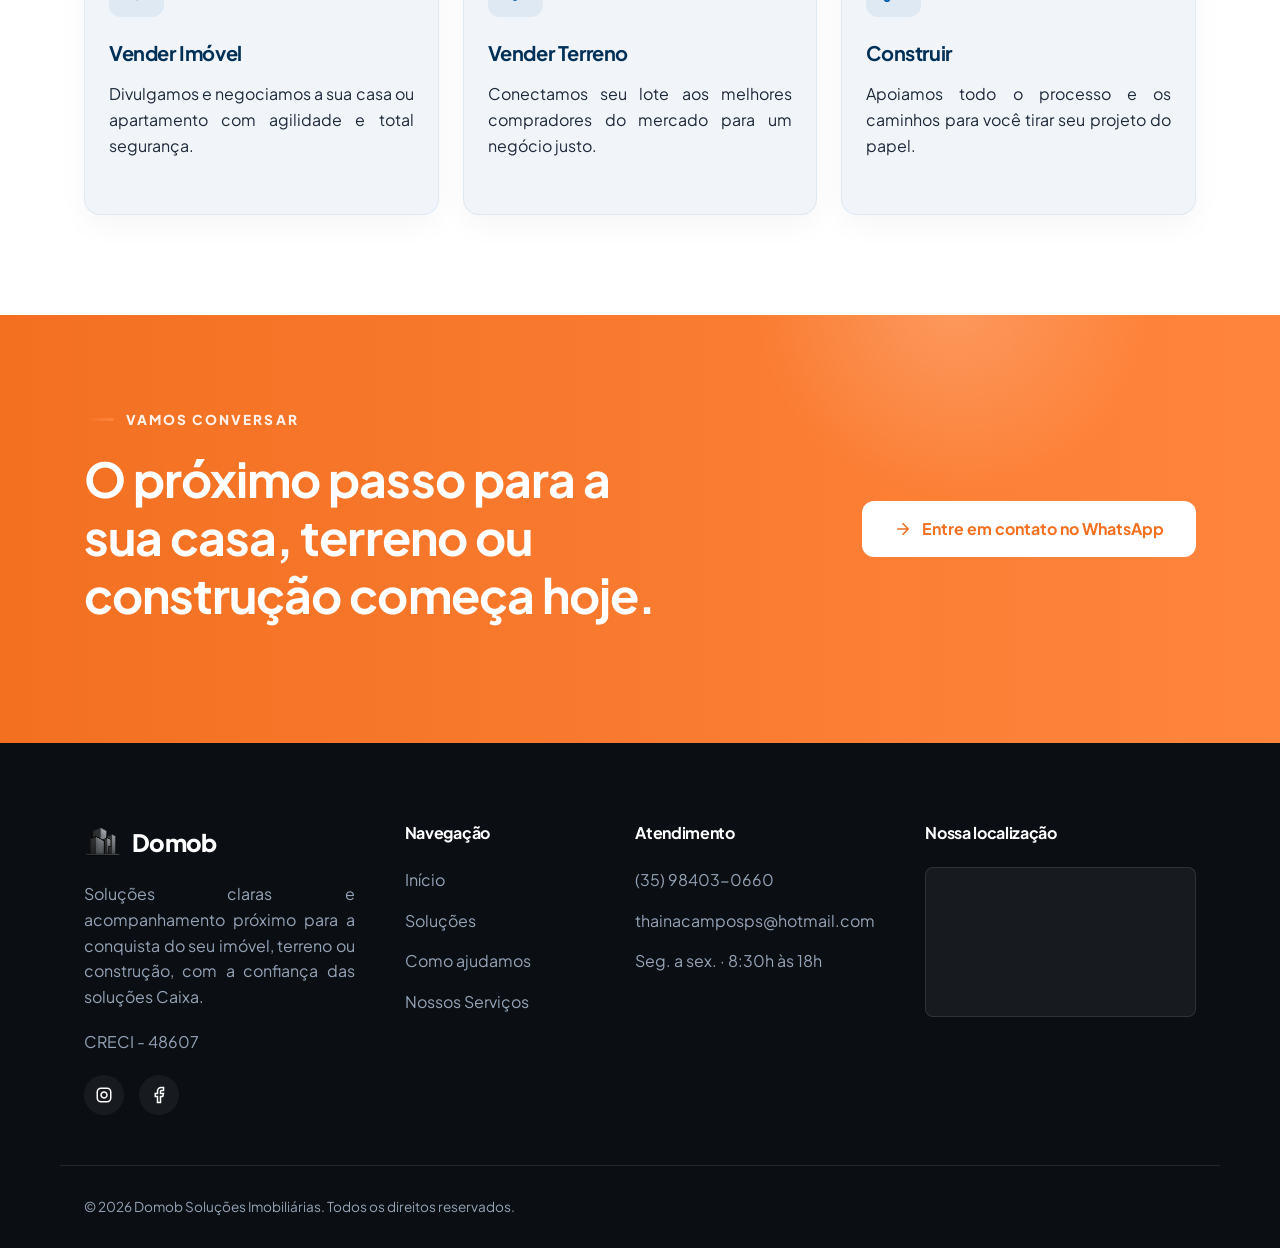
==== commit 3d8a7947: "semiFinal" ====
--- a/TesteSiteDomob/index.html
+++ b/TesteSiteDomob/index.html
@@ -55,8 +55,8 @@
 
                 <div class="grupo-direito">
                     <div class="redes-sociais-topo">
-                        <a href="https://www.instagram.com/domobimoveis?igsh=MTRkbTRzYnhyMDU4ZA==" target="_blank"
-                            rel="noopener" aria-label="Instagram">
+                        <a href="https://www.instagram.com/thainacamposcorretora/" target="_blank" rel="noopener"
+                            aria-label="Instagram">
                             <svg width="18" height="18" viewBox="0 0 24 24" fill="none" stroke="currentColor"
                                 stroke-width="2">
                                 <rect x="3" y="3" width="18" height="18" rx="5" ry="5" />
@@ -99,10 +99,9 @@
                     <p class="etiqueta-topo">SOLUÇÕES EM COMPRA, VENDA E CRÉDITO IMOBILIÁRIO COM ESTRATÉGIA SEGURANÇA
                     </p>
                     <h1>Seu novo imóvel começa com uma <span>boa decisão</span></h1>
-                    <p>Nossa equipe combina conhecimento do mercado imobiliário e alto conhecimento em crédito
-                        imobiliário para
-                        oferecer soluções personalizadas.
-                        Seja na compra à vista ou financiada, trabalhamos para que você faça o melhor negócio.
+                    <p>Nossa equipe combina conhecimento do mercado imobiliário e experiência em crédito imobiliário
+                        para oferecer soluções personalizadas. Seja na compra à vista ou financiada, trabalhamos para
+                        que você faça o melhor negócio.
                     </p>
                     <div class="acoes-destaque">
                         <a class="botao botao-primario" href="#servicos">
@@ -379,12 +378,14 @@
                     </div>
                     <span class="texto-logo">Domob</span>
                 </div>
-                <p>Soluções claras e acompanhamento próximo para a conquista do seu imóvel, terreno ou construção, com a
-                    confiança das soluções Caixa.</p>
+                <p>
+                    Soluções claras e acompanhamento próximo para a conquista do seu imóvel, terreno ou construção, com
+                    a confiança das soluções Caixa.</p>
+                <p>CRECI - 48607</p>
 
                 <div class="redes-sociais" aria-label="Redes sociais">
-                    <a href="https://www.instagram.com/domobimoveis?igsh=MTRkbTRzYnhyMDU4ZA==" target="_blank"
-                        rel="noopener" aria-label="Instagram">
+                    <a href="https://www.instagram.com/thainacamposcorretora/" target="_blank" rel="noopener"
+                        aria-label="Instagram">
                         <svg width="18" height="18" viewBox="0 0 24 24" fill="none" stroke="currentColor"
                             stroke-width="2">
                             <rect x="3" y="3" width="18" height="18" rx="5" ry="5" />
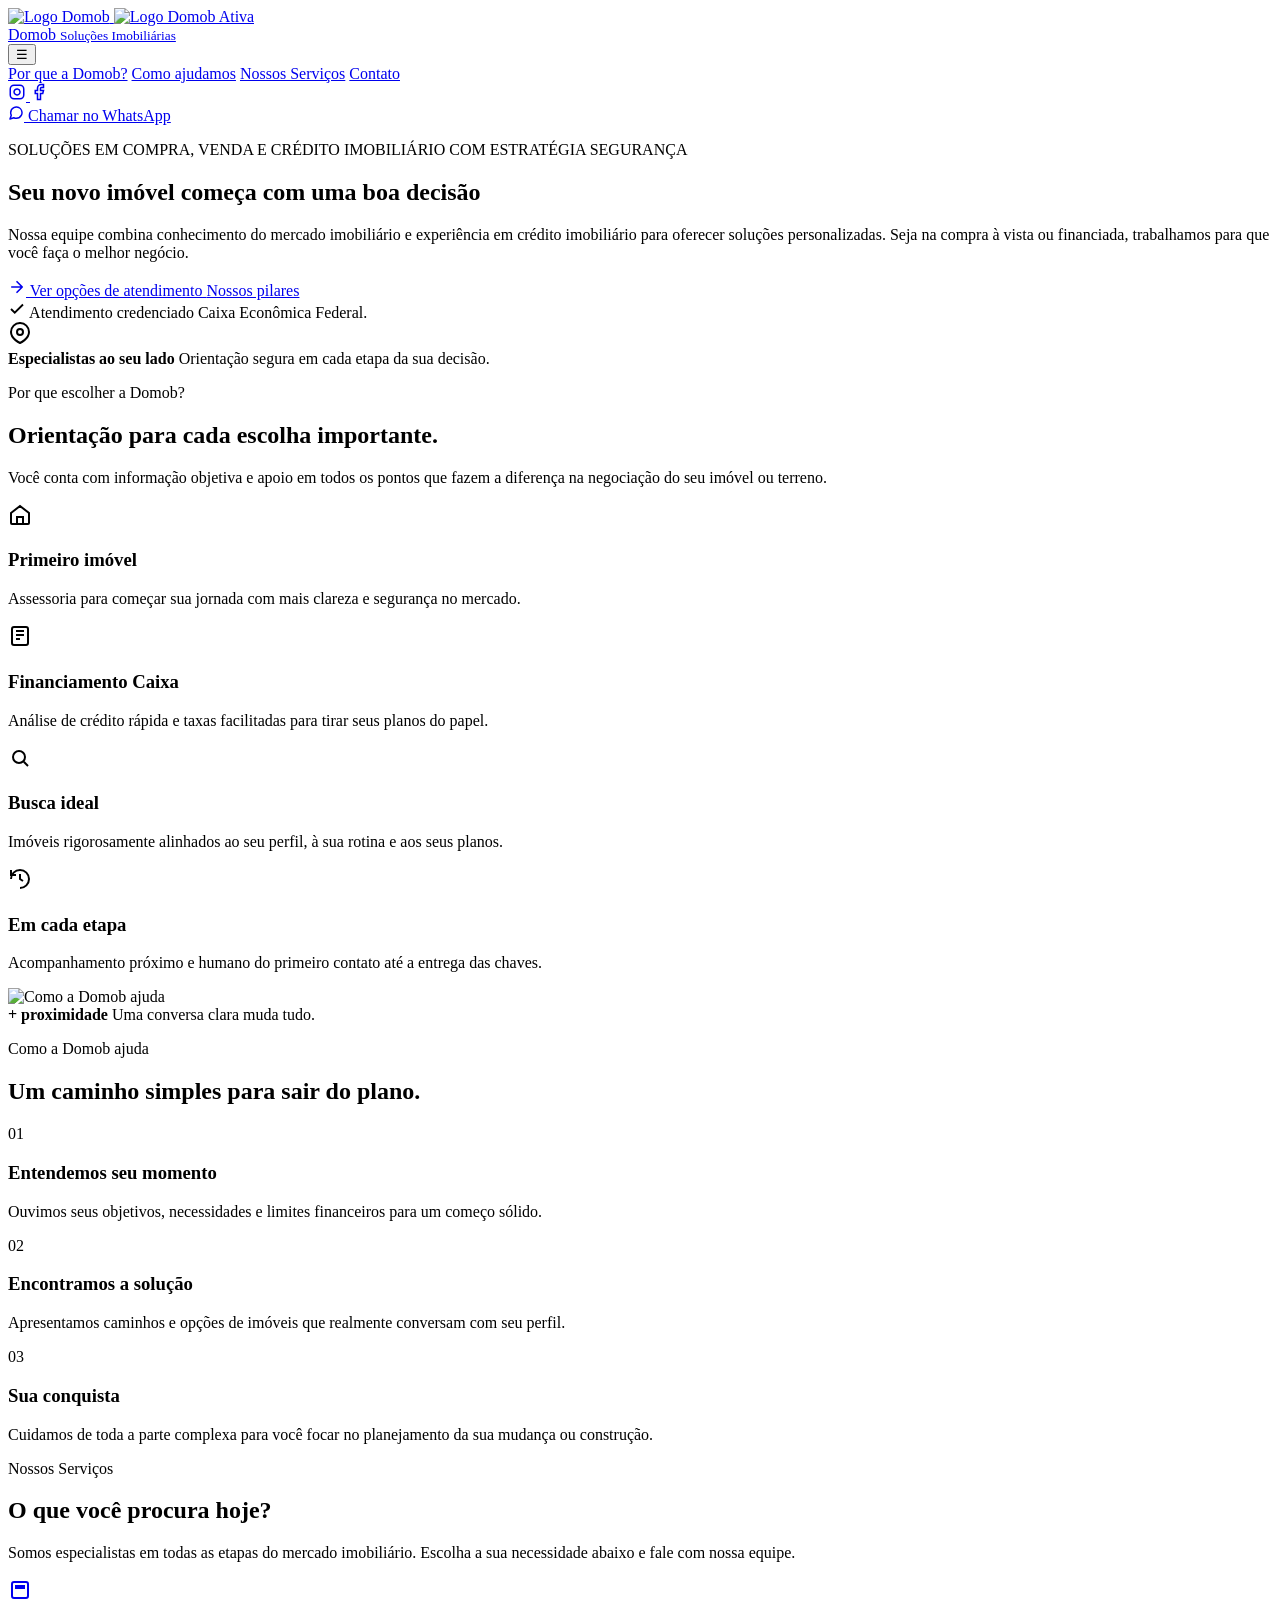
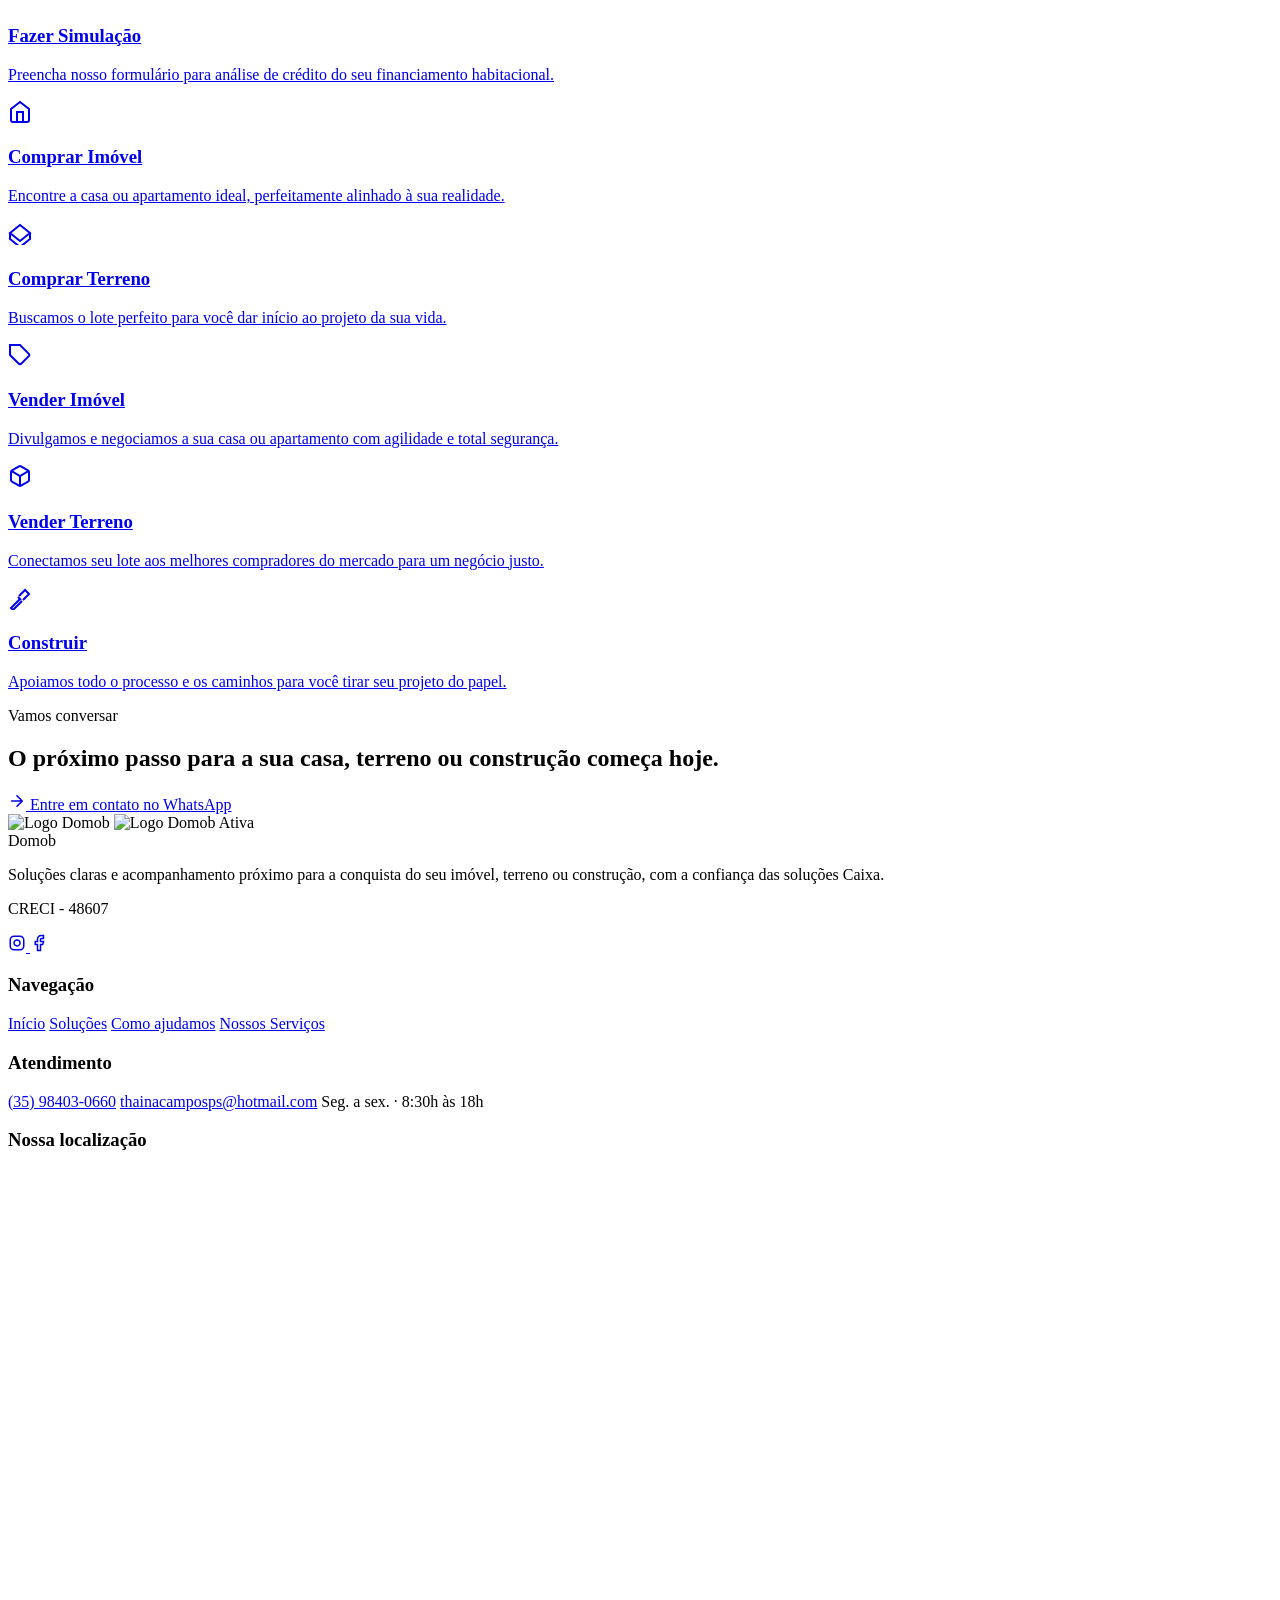
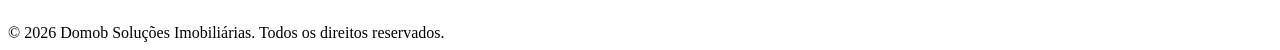
==== commit a7bb4060: "SemiFinal2" ====
--- a/TesteSiteDomob/index.html
+++ b/TesteSiteDomob/index.html
@@ -9,7 +9,7 @@
     <title>Domob Soluções Imobiliárias</title>
 
     <!-- Imagenzinha no título do site (Favicon) -->
-    <link rel="icon" type="image/png" href="imagens/LogoSemMouse.png" />
+    <link rel="icon" type="image/png" href="/imagens/LogoSemMouse.png" />
 
     <!-- Fontes do Google -->
     <link rel="preconnect" href="https://fonts.googleapis.com">
@@ -21,7 +21,7 @@
     <link href="https://fonts.googleapis.com/css2?family=Dancing+Script:wght@600;700&display=swap" rel="stylesheet">
 
     <!-- CSS Externo -->
-    <link rel="stylesheet" href="style2.css" />
+    <link rel="stylesheet" href="/style2.css" />
 </head>
 
 <body>
@@ -33,8 +33,8 @@
             <a href="#" class="marca" aria-label="Domob Soluções Imobiliárias, início">
                 <div class="area-logo">
                     <div class="logo-wrapper">
-                        <img src="imagens/LogoSemMouse.png" class="logo-imagem logo-sem-mouse" alt="Logo Domob">
-                        <img src="imagens/LogoComMouse.png" class="logo-imagem logo-com-mouse" alt="Logo Domob Ativa">
+                        <img src="/imagens/LogoSemMouse.png" class="logo-imagem logo-sem-mouse" alt="Logo Domob">
+                        <img src="/imagens/LogoComMouse.png" class="logo-imagem logo-com-mouse" alt="Logo Domob Ativa">
                     </div>
                     <span class="texto-logo">Domob <small>Soluções Imobiliárias</small></span>
                 </div>
@@ -211,7 +211,7 @@
             <div class="conteiner grade-jornada">
                 <div class="englobador-foto-jornada revelar" data-paralaxe="0.03">
                     <div class="foto-jornada">
-                        <img src="imagens/ThainaPensando.jpeg" alt="Como a Domob ajuda" class="imagem-jornada">
+                        <img src="/imagens/ThainaPensando.jpeg" alt="Como a Domob ajuda" class="imagem-jornada">
                     </div>
                     <div class="selo-jornada cartao-flutuante" style="animation-delay: -1.5s;">
                         <b>+ proximidade</b>
@@ -265,7 +265,7 @@
                 </div>
 
                 <div class="grade-servicos">
-                    <a href="PaginaSimulacao/simulacao.html" class="cartao-solucao revelar">
+                    <a href="/PaginaSimulacao/simulacao.html" class="cartao-solucao revelar">
                         <div class="icone-cartao">
                             <svg width="24" height="24" viewBox="0 0 24 24" fill="none" stroke="currentColor"
                                 stroke-width="2">
@@ -373,8 +373,8 @@
             <div class="marca-rodape">
                 <div class="area-logo">
                     <div class="logo-wrapper">
-                        <img src="imagens/LogoSemMouse.png" class="logo-imagem logo-sem-mouse" alt="Logo Domob">
-                        <img src="imagens/LogoComMouse.png" class="logo-imagem logo-com-mouse" alt="Logo Domob Ativa">
+                        <img src="/imagens/LogoSemMouse.png" class="logo-imagem logo-sem-mouse" alt="Logo Domob">
+                        <img src="/imagens/LogoComMouse.png" class="logo-imagem logo-com-mouse" alt="Logo Domob Ativa">
                     </div>
                     <span class="texto-logo">Domob</span>
                 </div>
